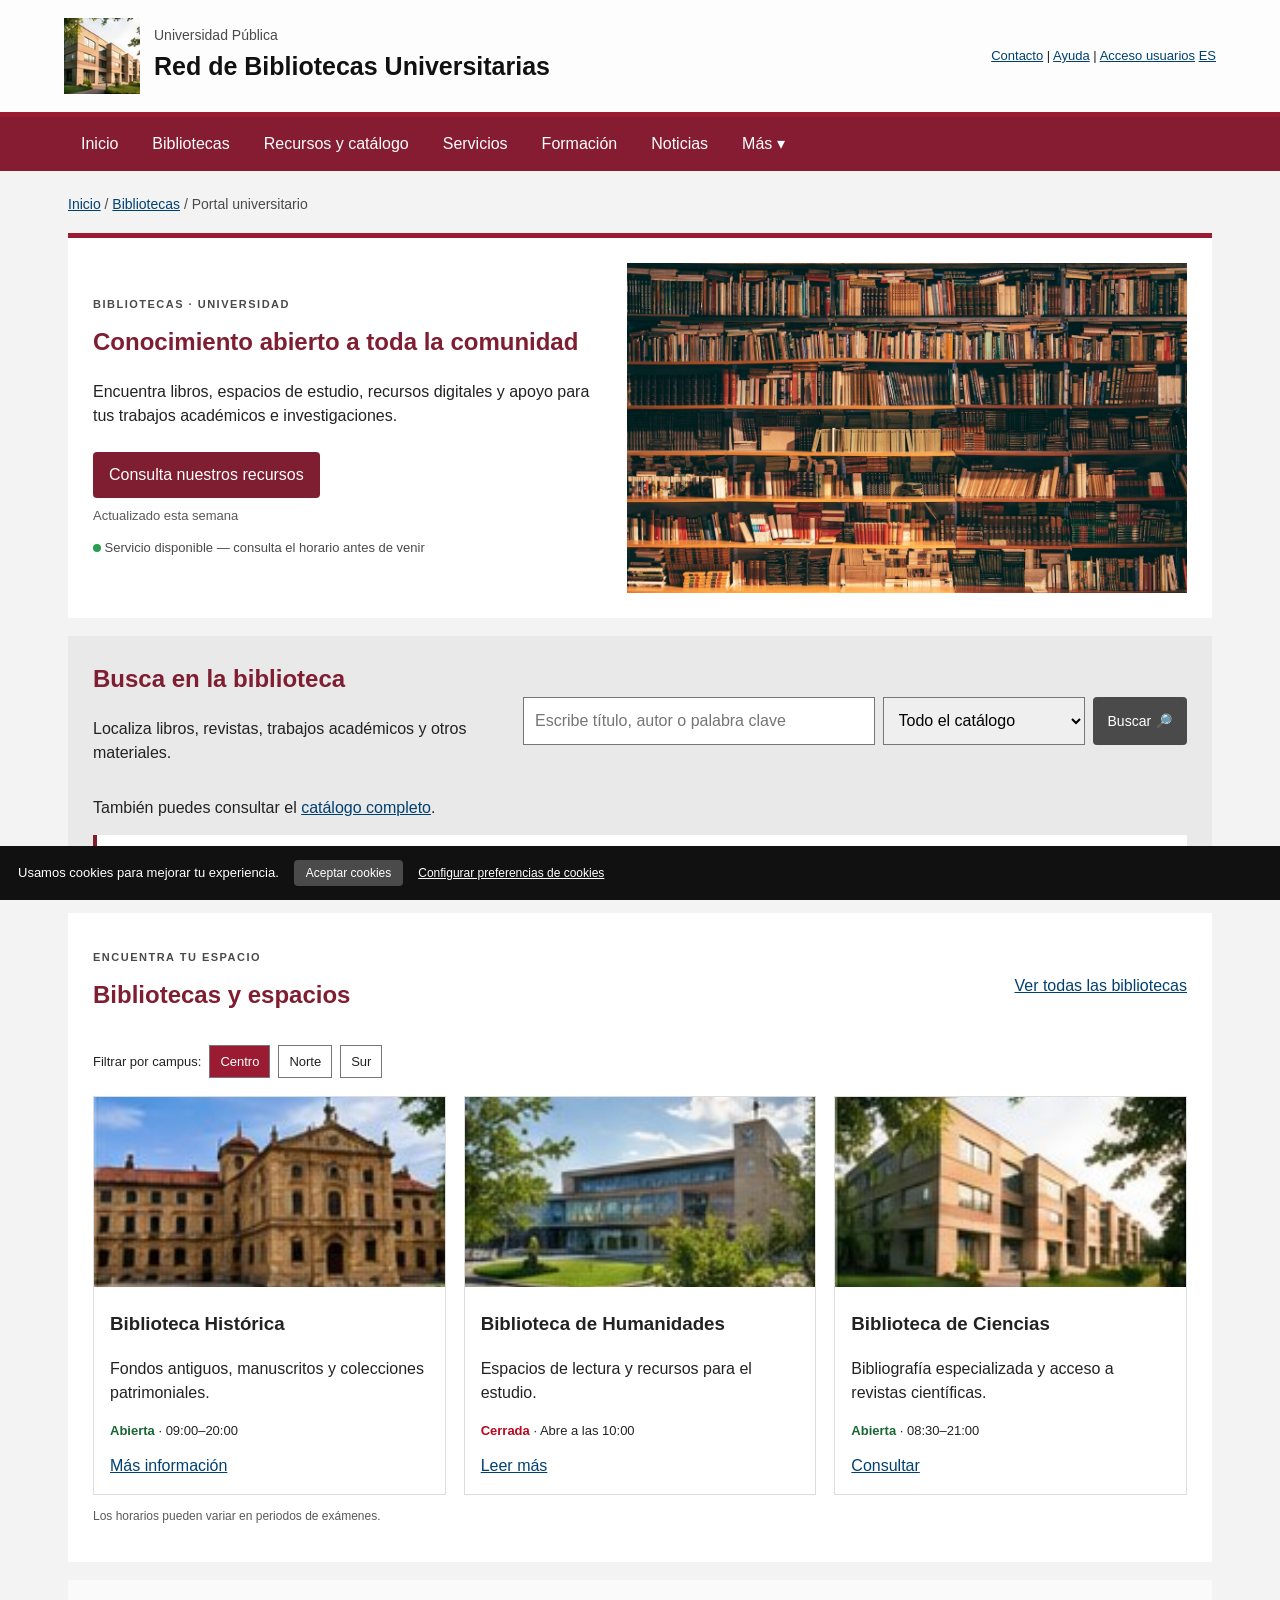
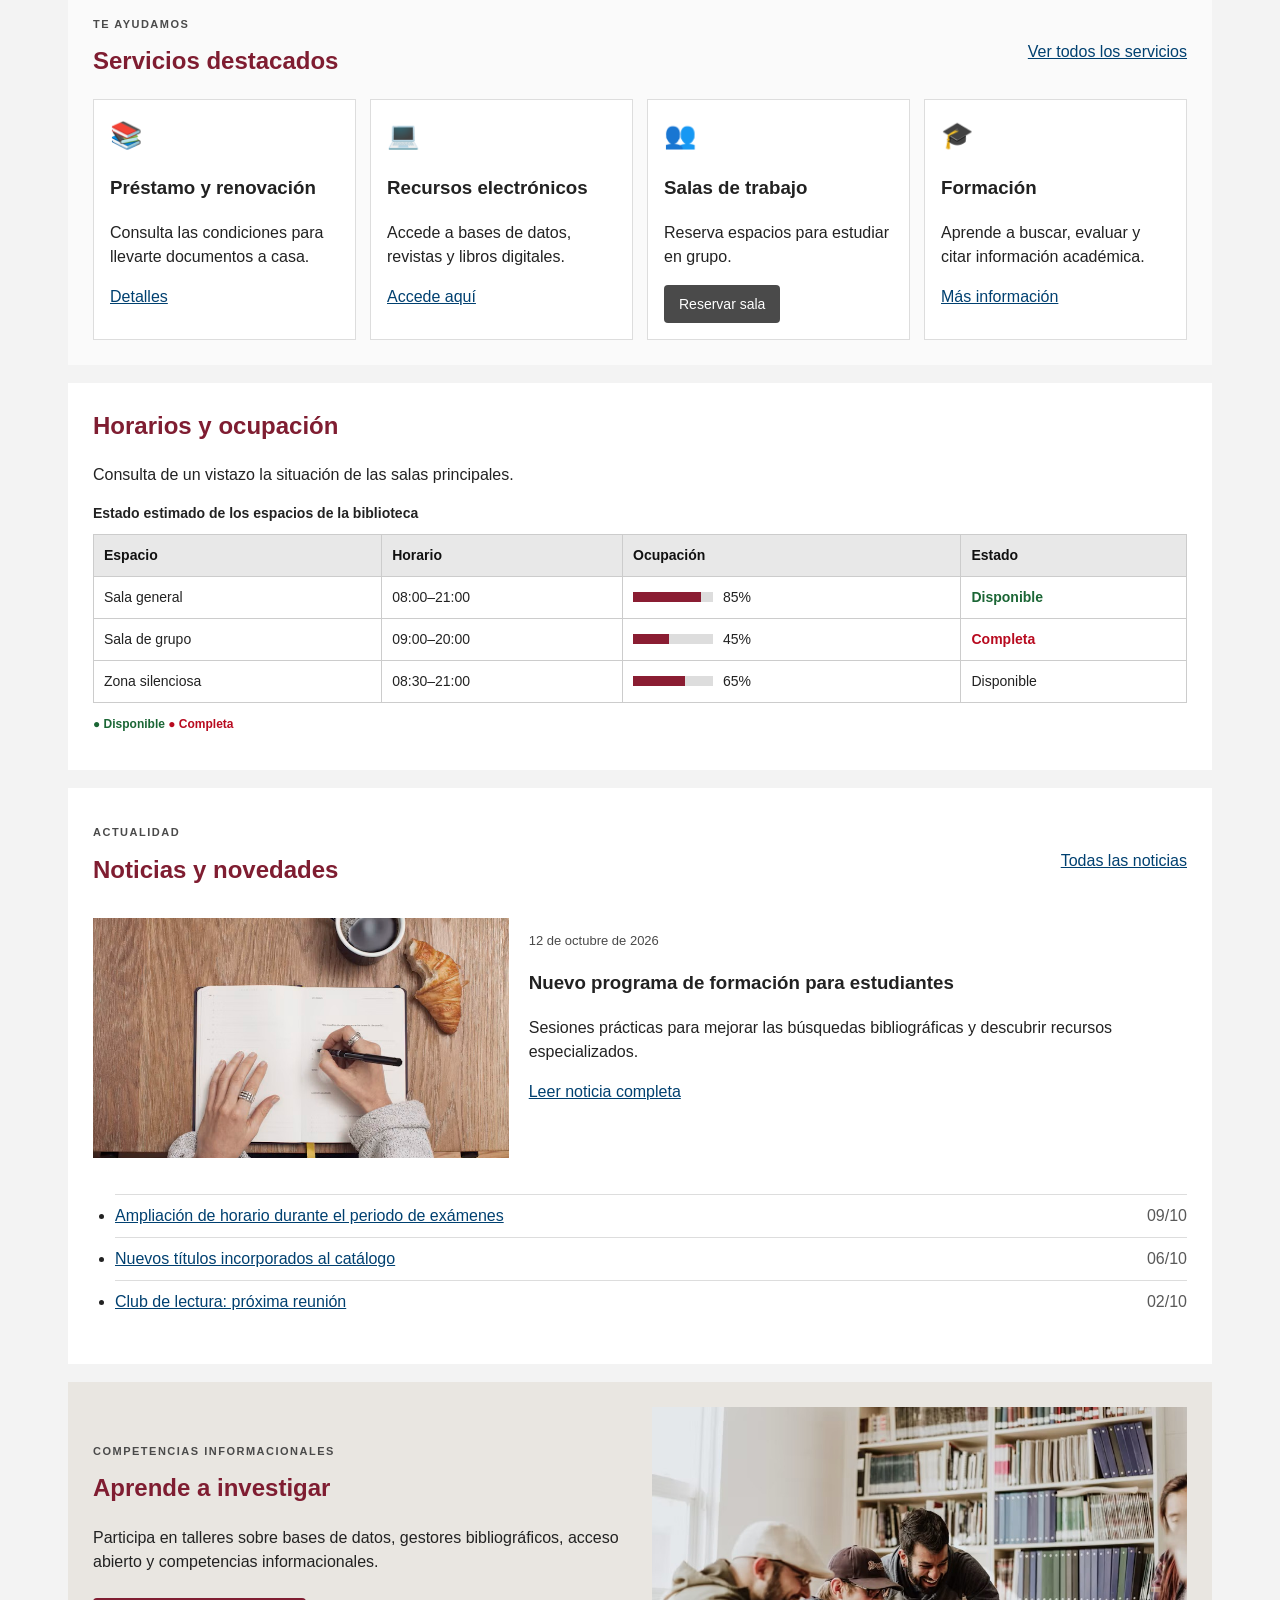
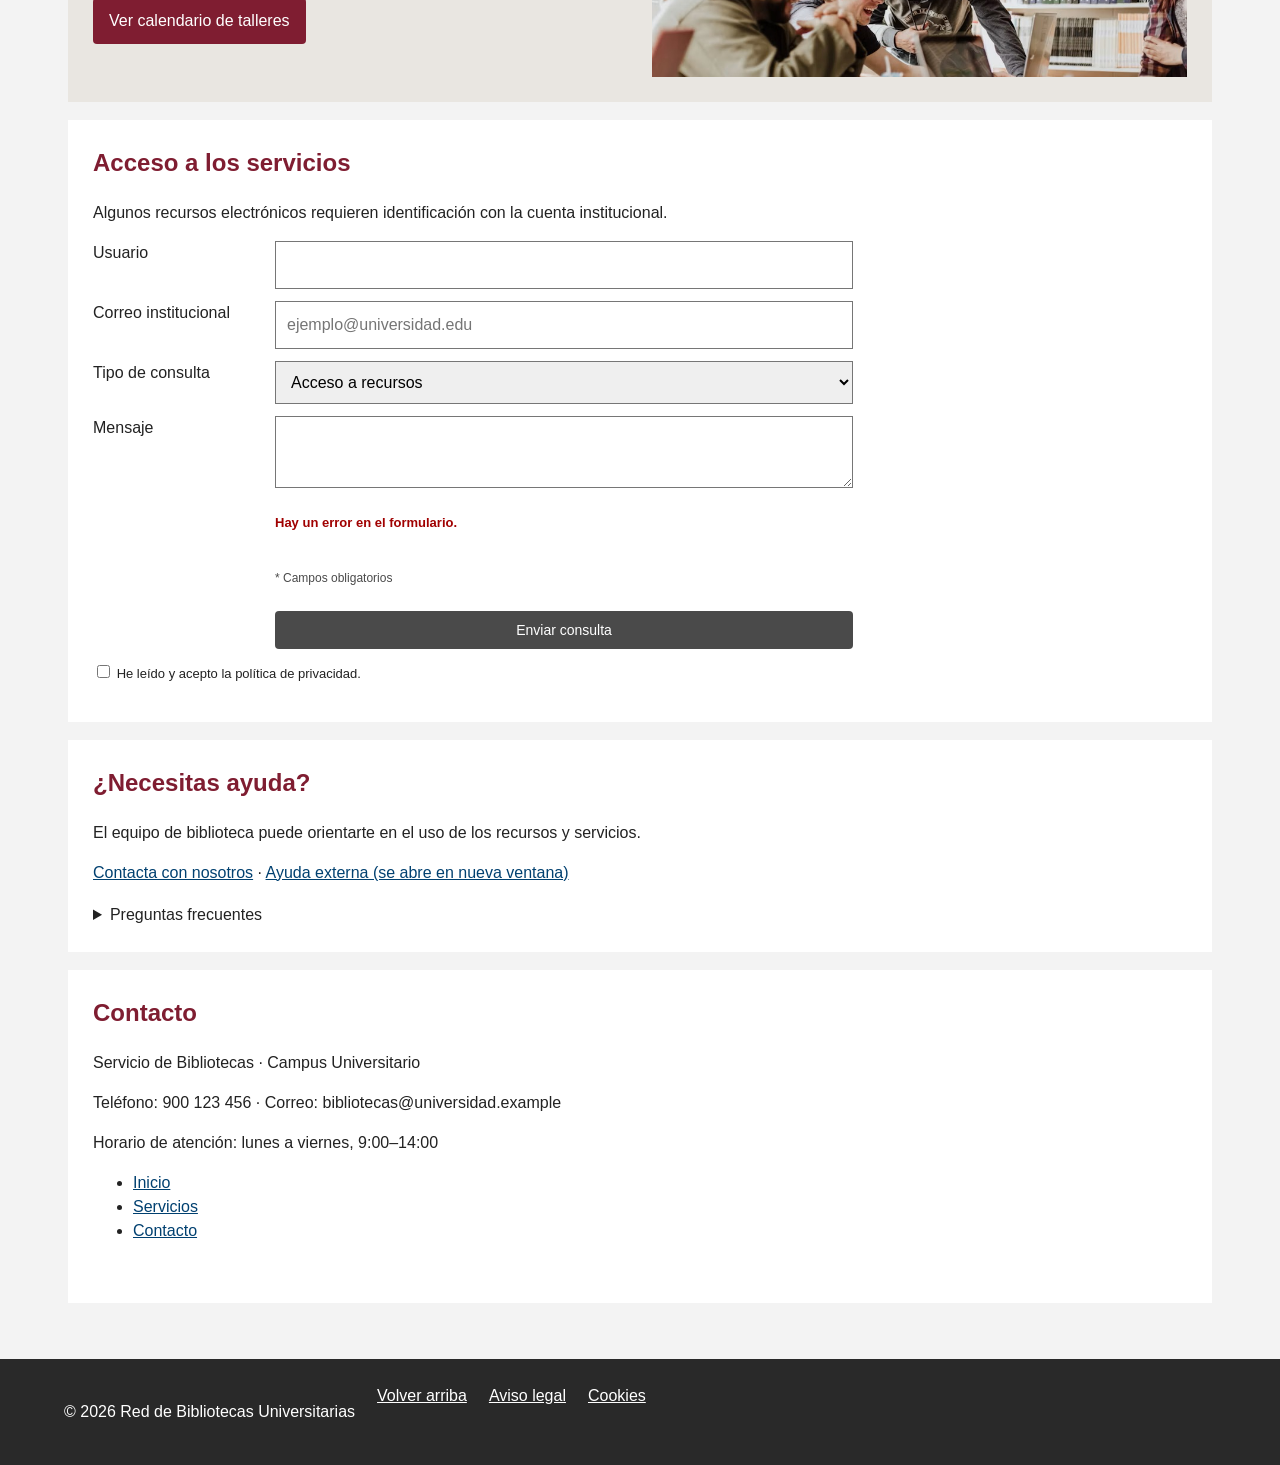
==== modificada/index.html @ 294e32be "Add files via upload" ====
<!DOCTYPE html>
<lang="es">
<head>
<meta charset="UTF-8">
<meta name="viewport" content="width=device-width, initial-scale=1.0">
<title>Red de Bibliotecas Universitarias</title>
<link rel="stylesheet" href="estilos.css">
</head>
<body>
<a class="skip" href="#contenido">Saltar al contenido principal</a>

<header class="top" id="inicio">
  <div class="identity">
    <img src="imagenes/biblioteca-general.jpg" alt="Logotipo de la Universidad Pública">
    <div>
      <p>Universidad Pública</p>
      <h1>Red de Bibliotecas Universitarias</h1>
    </div>
  </div>
  <div class="quick">
    <a href="#contacto">Contacto</a> | 
    <a href="#ayuda">Ayuda</a> | 
    <a href="#acceso">Acceso usuarios</a> 
    <a class="tiny" href="#idioma" aria-label="Cambiar idioma a Español">ES</a>
  </div>
</header>

<nav class="mainnav" aria-label="Menú principal">
  <ul>
    <li><a href="#inicio">Inicio</a></li>
    <li><a href="#bibliotecas">Bibliotecas</a></li>
    <li><a href="#recursos">Recursos y catálogo</a></li>
    <li><a href="#servicios">Servicios</a></li>
    <li><a href="#formacion">Formación</a></li>
    <li><a href="#noticias">Noticias</a></li>
    <li>
      <a href="#mas" id="btn-mas" aria-expanded="false" aria-controls="submenu" onclick="var sm=document.getElementById('submenu'); sm.hidden=!sm.hidden; this.setAttribute('aria-expanded', !sm.hidden);">Más ▾</a>
      <ul id="submenu" class="submenu" hidden>
        <li><a href="#horarios">Horarios</a></li>
        <li><a href="#normativa">Normativa</a></li>
      </ul>
    </li>
  </ul>
</nav>

<main id="contenido">
  <nav class="breadcrumb" aria-label="Migas de pan">
    <a href="#inicio">Inicio</a> / <a href="#bibliotecas">Bibliotecas</a> / <span>Portal universitario</span>
  </nav>

  <section class="welcome" id="portada">
    <div class="welcome-text">
      <p class="eyebrow">BIBLIOTECAS · UNIVERSIDAD</p>
      <h2>Conocimiento abierto a toda la comunidad</h2>
      <p>Encuentra libros, espacios de estudio, recursos digitales y apoyo para tus trabajos académicos e investigaciones.</p>
      <a class="cta" href="#recursos">Consulta nuestros recursos</a>
      <span class="muted">Actualizado esta semana</span>
      <p class="status"><span class="status-dot" aria-hidden="true"></span> Servicio disponible <span class="status-extra">— consulta el horario antes de venir</span></p>
    </div>
    <img class="hero-img" src="imagenes/portada-biblioteca.jpg" alt="Estudiantes en la sala principal de lectura de la biblioteca">
  </section>

  <section id="recursos" class="search-area">
    <div>
      <h2>Busca en la biblioteca</h2>
      <p>Localiza libros, revistas, trabajos académicos y otros materiales.</p>
    </div>
    <form class="searchform" action="#resultados" role="search">
      <label for="campo-busqueda" class="sr-only">Término de búsqueda</label>
      <input id="campo-busqueda" type="search" name="q" placeholder="Escribe título, autor o palabra clave">
      
      <label for="tipo-catalogo" class="sr-only">Tipo de recurso</label>
      <select id="tipo-catalogo" name="tipo">
        <option>Todo el catálogo</option>
        <option>Libros</option>
        <option>Revistas</option>
        <option>Recursos electrónicos</option>
      </select>
      <button type="submit" aria-label="Buscar en el catálogo">Buscar 🔎</button>
    </form>
    <p class="hint">También puedes consultar el <a href="#catalogo">catálogo completo</a>.</p>
    <div id="resultados" class="results"><strong>Consejo:</strong> utiliza varias palabras para afinar la búsqueda.</div>
  </section>

  <section id="bibliotecas">
    <div class="section-heading">
      <div>
        <p class="eyebrow">ENCUENTRA TU ESPACIO</p>
        <h2>Bibliotecas y espacios</h2>
      </div>
      <a href="#todas">Ver todas las bibliotecas</a>
    </div>
    <div class="filterbar">
      <span>Filtrar por campus:</span>
      <a class="filter selected" href="#campus-centro">Centro</a>
      <a class="filter" href="#campus-norte">Norte</a>
      <a class="filter" href="#campus-sur">Sur</a>
    </div>
    <div class="library-grid">
      <article class="library-card">
        <img src="imagenes/biblioteca-derecho.jpg" alt="Edificio y sala de la Biblioteca Histórica">
        <div class="card-body">
          <h3>Biblioteca Histórica</h3>
          <p>Fondos antiguos, manuscritos y colecciones patrimoniales.</p>
          <p class="hours"><span class="green">Abierta</span> · 09:00–20:00</p>
          <a href="#detalle-historica" aria-label="Más información sobre la Biblioteca Histórica">Más información</a>
        </div>
      </article>

      <article class="library-card">
        <img src="imagenes/biblioteca-ciencias.jpg" alt="Sala de lectura de la Biblioteca de Humanidades">
        <div class="card-body">
          <h3>Biblioteca de Humanidades</h3>
          <p>Espacios de lectura y recursos para el estudio.</p>
          <p class="hours"><span class="red">Cerrada</span> · Abre a las 10:00</p>
          <a href="#detalle-humanidades" aria-label="Leer más sobre la Biblioteca de Humanidades">Leer más</a>
        </div>
      </article>

      <article class="library-card">
        <img src="imagenes/biblioteca-general.jpg" alt="Estanterías de la Biblioteca de Ciencias">
        <div class="card-body">
          <h3>Biblioteca de Ciencias</h3>
          <p>Bibliografía especializada y acceso a revistas científicas.</p>
          <p class="hours"><span class="green">Abierta</span> · 08:30–21:00</p>
          <a href="#detalle-ciencias" aria-label="Consultar detalles de la Biblioteca de Ciencias">Consultar</a>
        </div>
      </article>
    </div>
    <p class="tiny-note">Los horarios pueden variar en periodos de exámenes.</p>
  </section>

  <section id="servicios" class="services">
    <div class="section-heading">
      <div>
        <p class="eyebrow">TE AYUDAMOS</p>
        <h2>Servicios destacados</h2>
      </div>
      <a href="#todos-servicios">Ver todos los servicios</a>
    </div>
    <div class="service-list">
      <div class="service">
        <span class="symbol" aria-hidden="true">📚</span>
        <h3>Préstamo y renovación</h3>
        <p>Consulta las condiciones para llevarte documentos a casa.</p>
        <a href="#prestamo" aria-label="Detalles sobre Préstamo y renovación">Detalles</a>
      </div>
      <div class="service">
        <span class="symbol" aria-hidden="true">💻</span>
        <h3>Recursos electrónicos</h3>
        <p>Accede a bases de datos, revistas y libros digitales.</p>
        <a href="#digital" aria-label="Accede a los Recursos electrónicos">Accede aquí</a>
      </div>
      <div class="service">
        <span class="symbol" aria-hidden="true">👥</span>
        <h3>Salas de trabajo</h3>
        <p>Reserva espacios para estudiar en grupo.</p>
        <button type="button" class="real-button" onclick="alert('Solicitud enviada')">Reservar sala</button>
      </div>
      <div class="service">
        <span class="symbol" aria-hidden="true">🎓</span>
        <h3>Formación</h3>
        <p>Aprende a buscar, evaluar y citar información académica.</p>
        <a href="#formacion" aria-label="Más información sobre Formación">Más información</a>
      </div>
    </div>
  </section>

  <section id="horarios" class="hours-section">
    <h2>Horarios y ocupación</h2>
    <p>Consulta de un vistazo la situación de las salas principales.</p>
    <div class="table-wrap">
      <table>
        <caption>Estado estimado de los espacios de la biblioteca</caption>
        <thead>
          <tr>
            <th scope="col">Espacio</th>
            <th scope="col">Horario</th>
            <th scope="col">Ocupación</th>
            <th scope="col">Estado</th>
          </tr>
        </thead>
        <tbody>
          <tr>
            <td>Sala general</td>
            <td>08:00–21:00</td>
            <td><div class="bar" role="progressbar" aria-valuenow="85" aria-valuemin="0" aria-valuemax="100"><span style="width:85%"></span></div> 85%</td>
            <td class="green">Disponible</td>
          </tr>
          <tr>
            <td>Sala de grupo</td>
            <td>09:00–20:00</td>
            <td><div class="bar" role="progressbar" aria-valuenow="45" aria-valuemin="0" aria-valuemax="100"><span style="width:45%"></span></div> 45%</td>
            <td class="red">Completa</td>
          </tr>
          <tr>
            <td>Zona silenciosa</td>
            <td>08:30–21:00</td>
            <td><div class="bar" role="progressbar" aria-valuenow="65" aria-valuemin="0" aria-valuemax="100"><span style="width:65%"></span></div> 65%</td>
            <td>Disponible</td>
          </tr>
        </tbody>
      </table>
    </div>
    <p class="legend"><span class="green">● Disponible</span> <span class="red">● Completa</span></p>
  </section>

  <section id="noticias" class="news">
    <div class="section-heading">
      <div>
        <p class="eyebrow">ACTUALIDAD</p>
        <h2>Noticias y novedades</h2>
      </div>
      <a href="#archivo">Todas las noticias</a>
    </div>
    <article class="news-feature">
      <img src="imagenes/noticia-libros.jpg" alt="Estudiante consultando libros en la biblioteca">
      <div>
        <p class="date">12 de octubre de 2026</p>
        <h3>Nuevo programa de formación para estudiantes</h3>
        <p>Sesiones prácticas para mejorar las búsquedas bibliográficas y descubrir recursos especializados.</p>
        <a href="#noticia" aria-label="Leer la noticia sobre el Nuevo programa de formación para estudiantes">Leer noticia completa</a>
      </div>
    </article>
    <ul class="news-list">
      <li><a href="#noticia2">Ampliación de horario durante el periodo de exámenes</a> <span>09/10</span></li>
      <li><a href="#noticia3">Nuevos títulos incorporados al catálogo</a> <span>06/10</span></li>
      <li><a href="#noticia4">Club de lectura: próxima reunión</a> <span>02/10</span></li>
    </ul>
  </section>

  <section id="formacion" class="training">
    <div class="training-copy">
      <p class="eyebrow">COMPETENCIAS INFORMACIONALES</p>
      <h2>Aprende a investigar</h2>
      <p>Participa en talleres sobre bases de datos, gestores bibliográficos, acceso abierto y competencias informacionales.</p>
      <a class="cta" href="#agenda">Ver calendario de talleres</a>
    </div>
    <img src="imagenes/formacion-estudiantes.jpg" alt="Grupo de estudiantes participando en un taller de formación">
  </section>

  <section id="acceso" class="access">
    <h2>Acceso a los servicios</h2>
    <p>Algunos recursos electrónicos requieren identificación con la cuenta institucional.</p>
    <form>
      <label for="usuario">Usuario</label>
      <input id="usuario" name="usuario" required>

      <label for="correo">Correo institucional</label>
      <input id="correo" type="email" name="correo" placeholder="ejemplo@universidad.edu" required>

      <label for="tipo-consulta">Tipo de consulta</label>
      <select id="tipo-consulta" name="tipo-consulta">
        <option>Acceso a recursos</option>
        <option>Préstamo</option>
        <option>Otra consulta</option>
      </select>

      <label for="mensaje">Mensaje</label>
      <textarea id="mensaje" name="mensaje"></textarea>

      <p class="error" role="alert">Hay un error en el formulario.</p>
      <p class="required-note">* Campos obligatorios</p>

      <button type="submit">Enviar consulta</button>
    </form>
    <p class="privacy">
      <input type="checkbox" id="privacidad">
      <label for="privacidad">He leído y acepto la política de privacidad.</label>
    </p>
  </section>

  <section id="ayuda" class="help">
    <h2>¿Necesitas ayuda?</h2>
    <p>El equipo de biblioteca puede orientarte en el uso de los recursos y servicios.</p>
    <p><a href="#contacto">Contacta con nosotros</a> · <a href="https://example.com" target="_blank" rel="noopener">Ayuda externa (se abre en nueva ventana)</a></p>
    <details>
      <summary>Preguntas frecuentes</summary>
      <p>Consulta los requisitos para acceder desde fuera del campus.</p>
      <a href="#faq">Más información de preguntas frecuentes</a>
    </details>
  </section>

  <section id="contacto" class="contact">
    <h2>Contacto</h2>
    <p>Servicio de Bibliotecas · Campus Universitario</p>
    <p>Teléfono: 900 123 456 · Correo: bibliotecas@universidad.example</p>
    <p>Horario de atención: lunes a viernes, 9:00–14:00</p>
    <nav aria-label="Enlaces de contacto relacionados">
      <ul>
        <li><a href="#inicio">Inicio</a></li>
        <li><a href="#servicios">Servicios</a></li>
        <li><a href="#contacto">Contacto</a></li>
      </ul>
    </nav>
    <div class="social">
      <a href="#red1" aria-label="Síguenos en Twitter">Twitter / X</a>
      <a href="#red2" aria-label="Síguenos en Facebook">Facebook</a>
      <a href="#red3" aria-label="Síguenos en Instagram">Instagram</a>
    </div>
  </section>
</main>

<footer>
  <p>© 2026 Red de Bibliotecas Universitarias</p>
  <a href="#inicio">Volver arriba</a>
  <a href="#legal">Aviso legal</a>
  <a href="#cookies">Cookies</a>
</footer>

<div class="cookie" id="cookies" role="region" aria-label="Aviso de cookies">
  <p>Usamos cookies para mejorar tu experiencia.</p>
  <button onclick="document.getElementById('cookies').style.display='none'">Aceptar cookies</button>
  <a href="#politica">Configurar preferencias de cookies</a>
</div>
</body>
</html>
---- modificada/estilos.css ----
* {
  box-sizing: border-box;
}

/* Foco visible para navegación por teclado */
:focus-visible {
  outline: 3px solid #005A9C !important;
  outline-offset: 2px !important;
}

/* Clase de ocultación visual accesible para lectores de pantalla */
.sr-only {
  position: absolute !important;
  width: 1px !important;
  height: 1px !important;
  padding: 0 !important;
  margin: -1px !important;
  overflow: hidden !important;
  clip: rect(0, 0, 0, 0) !important;
  white-space: nowrap !important;
  border: 0 !important;
}

body {
  margin: 0;
  background: #f3f3f3;
  color: #222; /* Mayor contraste que #333 */
  font-family: Arial, Helvetica, sans-serif;
  line-height: 1.5;
  font-size: 16px;
}

.skip {
  position: absolute;
  top: -60px;
  left: 10px;
  background: #fff;
  color: #861c31;
  padding: 8px 12px;
  z-index: 100;
  font-weight: bold;
  border: 2px solid #861c31;
}

.skip:focus {
  top: 10px;
}

a {
  color: #004070; /* Ratio > 4.5:1 */
}

.top {
  background: #fdfdfd;
  border-bottom: 5px solid #9a1b32;
  padding: 18px 5%;
  display: flex;
  justify-content: space-between;
  align-items: center;
  gap: 20px;
}

.identity {
  display: flex;
  align-items: center;
  gap: 14px;
}

.identity img {
  width: 76px;
  height: 76px;
  object-fit: cover;
}

.identity p {
  margin: 0;
  color: #4a4a4a; /* Corrección de contraste */
  font-size: 14px;
}

h1 {
  font-size: 25px;
  margin: 2px 0;
  color: #111;
}

.quick {
  font-size: 13px;
}

.mainnav {
  background: #861c31;
  padding: 0 5%;
}

.mainnav > ul {
  list-style: none;
  margin: 0;
  padding: 0;
  display: flex;
  flex-wrap: wrap;
}

.mainnav a {
  display: block;
  color: #ffffff; /* Ajustado de #ddd para mayor contraste sobre granate */
  padding: 15px 17px;
  text-decoration: none;
}

.mainnav li {
  position: relative;
}

.submenu {
  position: absolute;
  z-index: 5;
  top: 100%;
  left: 0;
  min-width: 180px;
  background: #861c31;
  list-style: none;
  padding: 0;
}

.submenu a {
  padding: 10px;
}

.mainnav a:hover,
.mainnav a:focus {
  background: #a43b50;
  color: #ffffff;
}

main {
  max-width: 1180px;
  margin: 0 auto;
  padding: 18px;
}

.breadcrumb {
  font-size: 14px;
  margin: 5px 0 15px;
  color: #4a4a4a;
}

section {
  background: #fff;
  margin: 18px 0;
  padding: 25px;
}

.welcome {
  display: grid;
  grid-template-columns: 1fr 1.1fr;
  align-items: center;
  gap: 25px;
  border-top: 5px solid #9a1b32;
}

.hero-img {
  width: 100%;
  height: 330px;
  object-fit: cover;
}

h2 {
  color: #7f1d31;
  margin-top: 0;
}

.eyebrow {
  font-size: 11px;
  letter-spacing: 1.5px;
  color: #4a4a4a; /* Corregido desde #aaa para lograr contraste mínimo 4.5:1 */
  font-weight: bold;
}

.cta {
  display: inline-block;
  background: #7f1d31;
  color: white;
  padding: 11px 16px;
  text-decoration: none;
  margin: 8px 0;
  border-radius: 4px;
}

.cta:hover, .cta:focus {
  background: #5c1323;
  color: #ffffff;
}

.muted {
  display: block;
  color: #595959; /* Corregido contraste */
  font-size: 13px;
}

.status {
  font-size: 13px;
  color: #4a4a4a;
}

.status-dot {
  display: inline-block;
  width: 8px;
  height: 8px;
  background: #2a9d55;
  border-radius: 50%;
}

.search-area {
  background: #e9e9e9;
  display: grid;
  grid-template-columns: 1fr 1.6fr;
  gap: 15px;
  align-items: center;
}

.searchform {
  display: flex;
  gap: 8px;
}

.searchform input {
  flex: 1;
}

input, select, textarea {
  font: inherit;
  padding: 11px;
  border: 1px solid #767676;
  min-width: 0;
}

button, .real-button {
  background: #4a4a4a; /* Ajustado para mejor contraste que #777 */
  color: #fff;
  border: 0;
  padding: 11px 15px;
  cursor: pointer;
  font-size: 14px;
  border-radius: 4px;
}

button:hover, .real-button:hover {
  background: #222;
}

.hint, .results {
  grid-column: 1 / -1;
  margin: 0;
}

.results {
  font-size: 13px;
  background: #fff;
  padding: 8px;
  border-left: 4px solid #7f1d31;
}

.section-heading {
  display: flex;
  justify-content: space-between;
  align-items: center;
}

.filterbar {
  display: flex;
  align-items: center;
  gap: 8px;
  margin: 12px 0 18px;
  font-size: 13px;
}

.filter {
  border: 1px solid #767676;
  padding: 6px 10px;
  text-decoration: none;
  color: #222;
}

.filter.selected {
  background: #9a1b32;
  color: #fff;
}

.library-grid {
  display: grid;
  grid-template-columns: repeat(3, 1fr);
  gap: 18px;
}

.library-card {
  border: 1px solid #ddd;
  background: white;
}

.library-card img {
  width: 100%;
  height: 190px;
  object-fit: cover;
}

.card-body {
  padding: 16px;
}

.card-body h3 {
  margin-top: 0;
}

.hours {
  font-size: 13px;
}

.green {
  color: #1b6635; /* Ajustado contraste verde */
  font-weight: bold;
}

.red {
  color: #b80a1f; /* Ajustado contraste rojo */
  font-weight: bold;
}

.tiny-note {
  font-size: 12px;
  color: #595959;
}

.services {
  background: #fafafa;
}

.service-list {
  display: grid;
  grid-template-columns: repeat(4, 1fr);
  gap: 14px;
}

.service {
  padding: 16px;
  background: #fff;
  border: 1px solid #ddd;
}

.symbol {
  font-size: 26px;
}

.hours-section {
  overflow: hidden;
}

.table-wrap {
  overflow-x: auto;
}

table {
  border-collapse: collapse;
  width: 100%;
  font-size: 14px;
}

caption {
  font-weight: bold;
  margin-bottom: 10px;
  text-align: left;
}

td, th {
  border: 1px solid #ccc;
  text-align: left;
  padding: 10px;
}

th {
  background: #e8e8e8;
  color: #111;
}

.bar {
  height: 10px;
  width: 80px;
  background: #ddd;
  display: inline-block;
  margin-right: 6px;
}

.bar span {
  height: 10px;
  display: block;
  background: #8a1d32;
}

.legend {
  font-size: 12px;
}

.news-feature {
  display: grid;
  grid-template-columns: 38% 1fr;
  gap: 20px;
  padding: 10px 0 20px;
}

.news-feature img {
  width: 100%;
  height: 240px;
  object-fit: cover;
}

.date {
  font-size: 13px;
  color: #4a4a4a;
}

.news-list {
  padding-left: 22px;
}

.news-list li {
  padding: 9px 0;
  border-top: 1px solid #ddd;
}

.news-list span {
  float: right;
  color: #595959;
}

.training {
  display: grid;
  grid-template-columns: 1fr 1fr;
  gap: 24px;
  align-items: center;
  background: #e9e6e1;
}

.training img {
  width: 100%;
  height: 270px;
  object-fit: cover;
}

.access form {
  display: grid;
  grid-template-columns: 170px minmax(0, 1fr);
  gap: 12px;
  max-width: 760px;
}

.access form button, .access .error, .required-note {
  grid-column: 2;
}

.error {
  color: #a00000;
  font-size: 13px;
  font-weight: bold;
}

.required-note {
  font-size: 12px;
  color: #4a4a4a;
}

.privacy {
  font-size: 13px;
}

.help details {
  margin-top: 18px;
}

.social {
  display: flex;
  gap: 15px;
}

.social a {
  color: #ffffff;
  font-size: 13px;
  text-decoration: underline;
}

footer {
  background: #292929;
  color: #fff;
  padding: 25px 5%;
  margin-top: 20px;
  display: flex;
  gap: 22px;
  flex-wrap: wrap;
}

footer a {
  color: #fff;
  text-decoration: underline;
}

.cookie {
  position: fixed;
  bottom: 0;
  left: 0;
  right: 0;
  background: #111;
  color: white;
  padding: 14px 18px;
  display: flex;
  align-items: center;
  gap: 15px;
  z-index: 99;
  font-size: 13px;
}

.cookie p {
  margin: 0;
}

.cookie button {
  font-size: 12px;
  padding: 6px 12px;
}

.cookie a {
  color: #fff;
  font-size: 12px;
}

@media(max-width: 760px) {
  .top { display: block; }
  .quick { margin-top: 12px; }
  .welcome, .search-area, .news-feature, .training { grid-template-columns: 1fr; }
  .library-grid { grid-template-columns: 1fr; }
  .service-list { grid-template-columns: 1fr 1fr; }
  .access form { grid-template-columns: 1fr; }
  .access form button, .access .error, .required-note { grid-column: 1; }
  .cookie { display: block; }
  .cookie button { margin: 6px 0; }
}
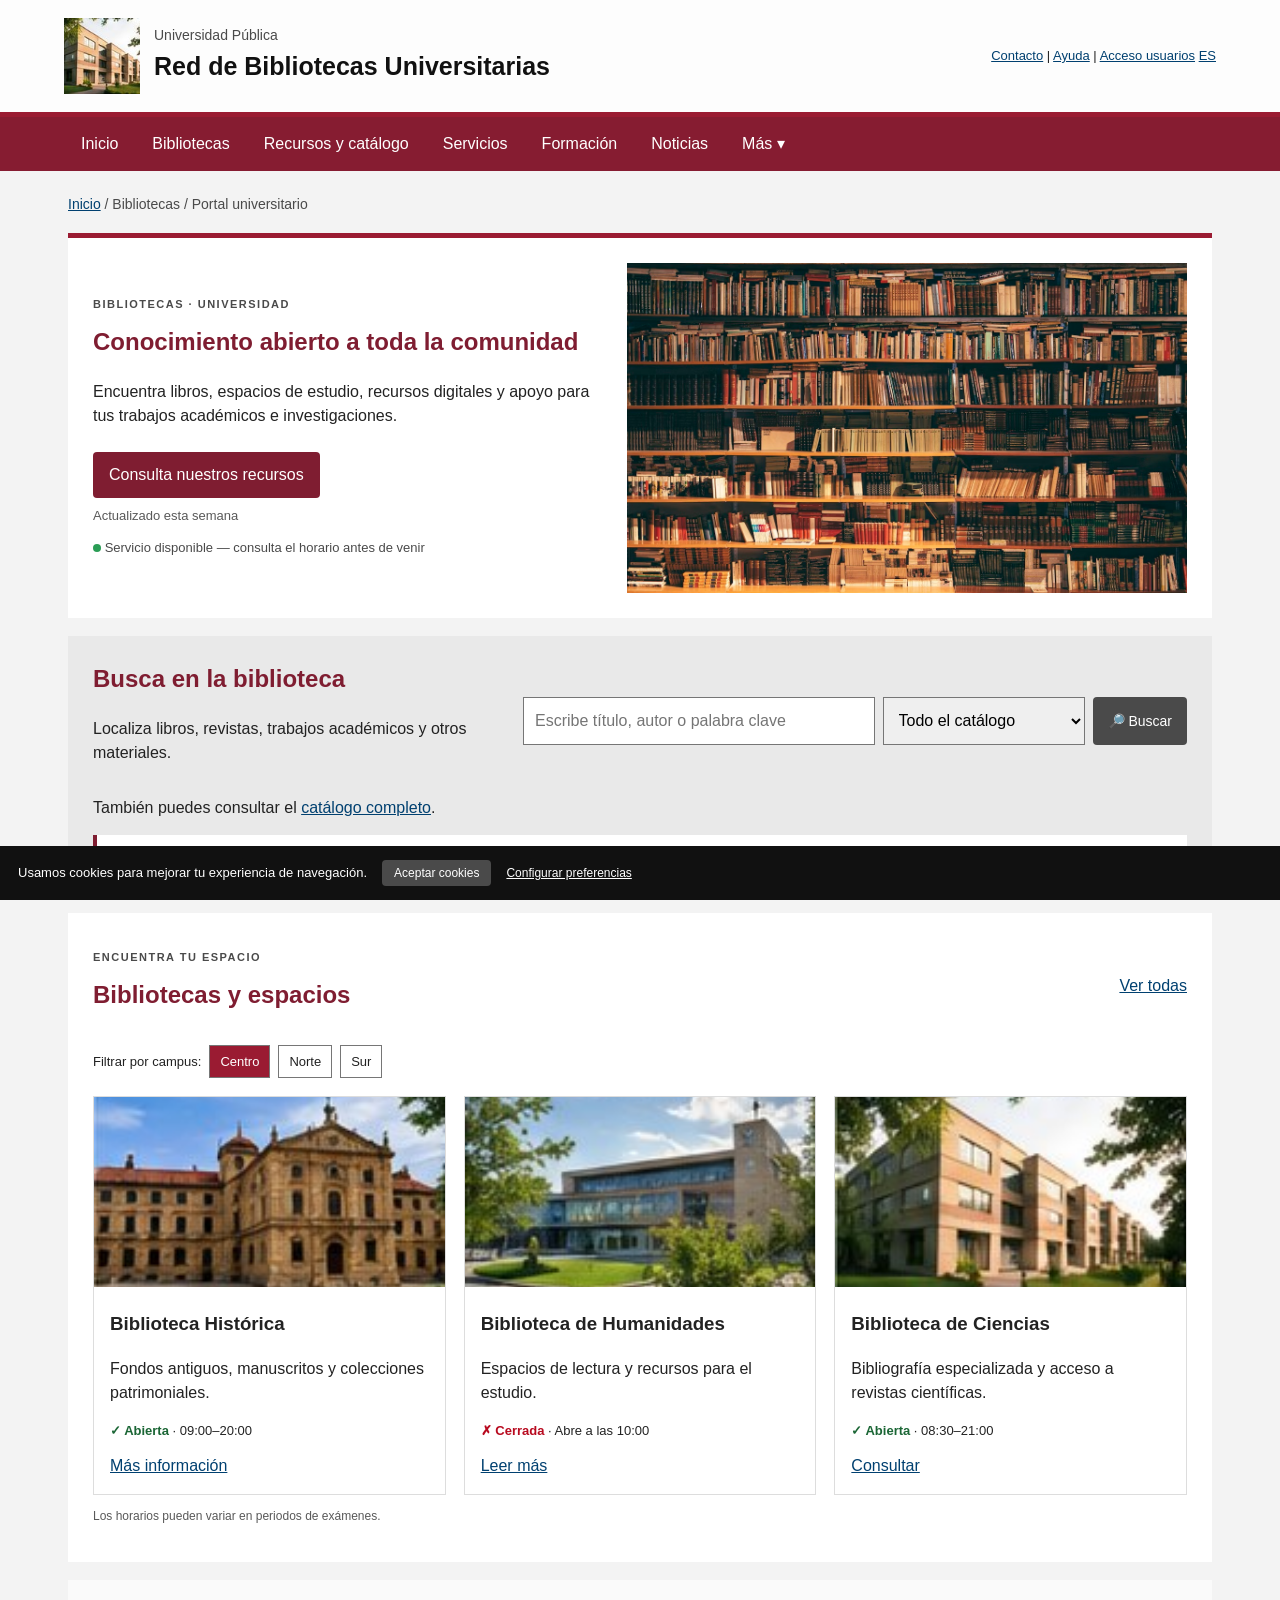
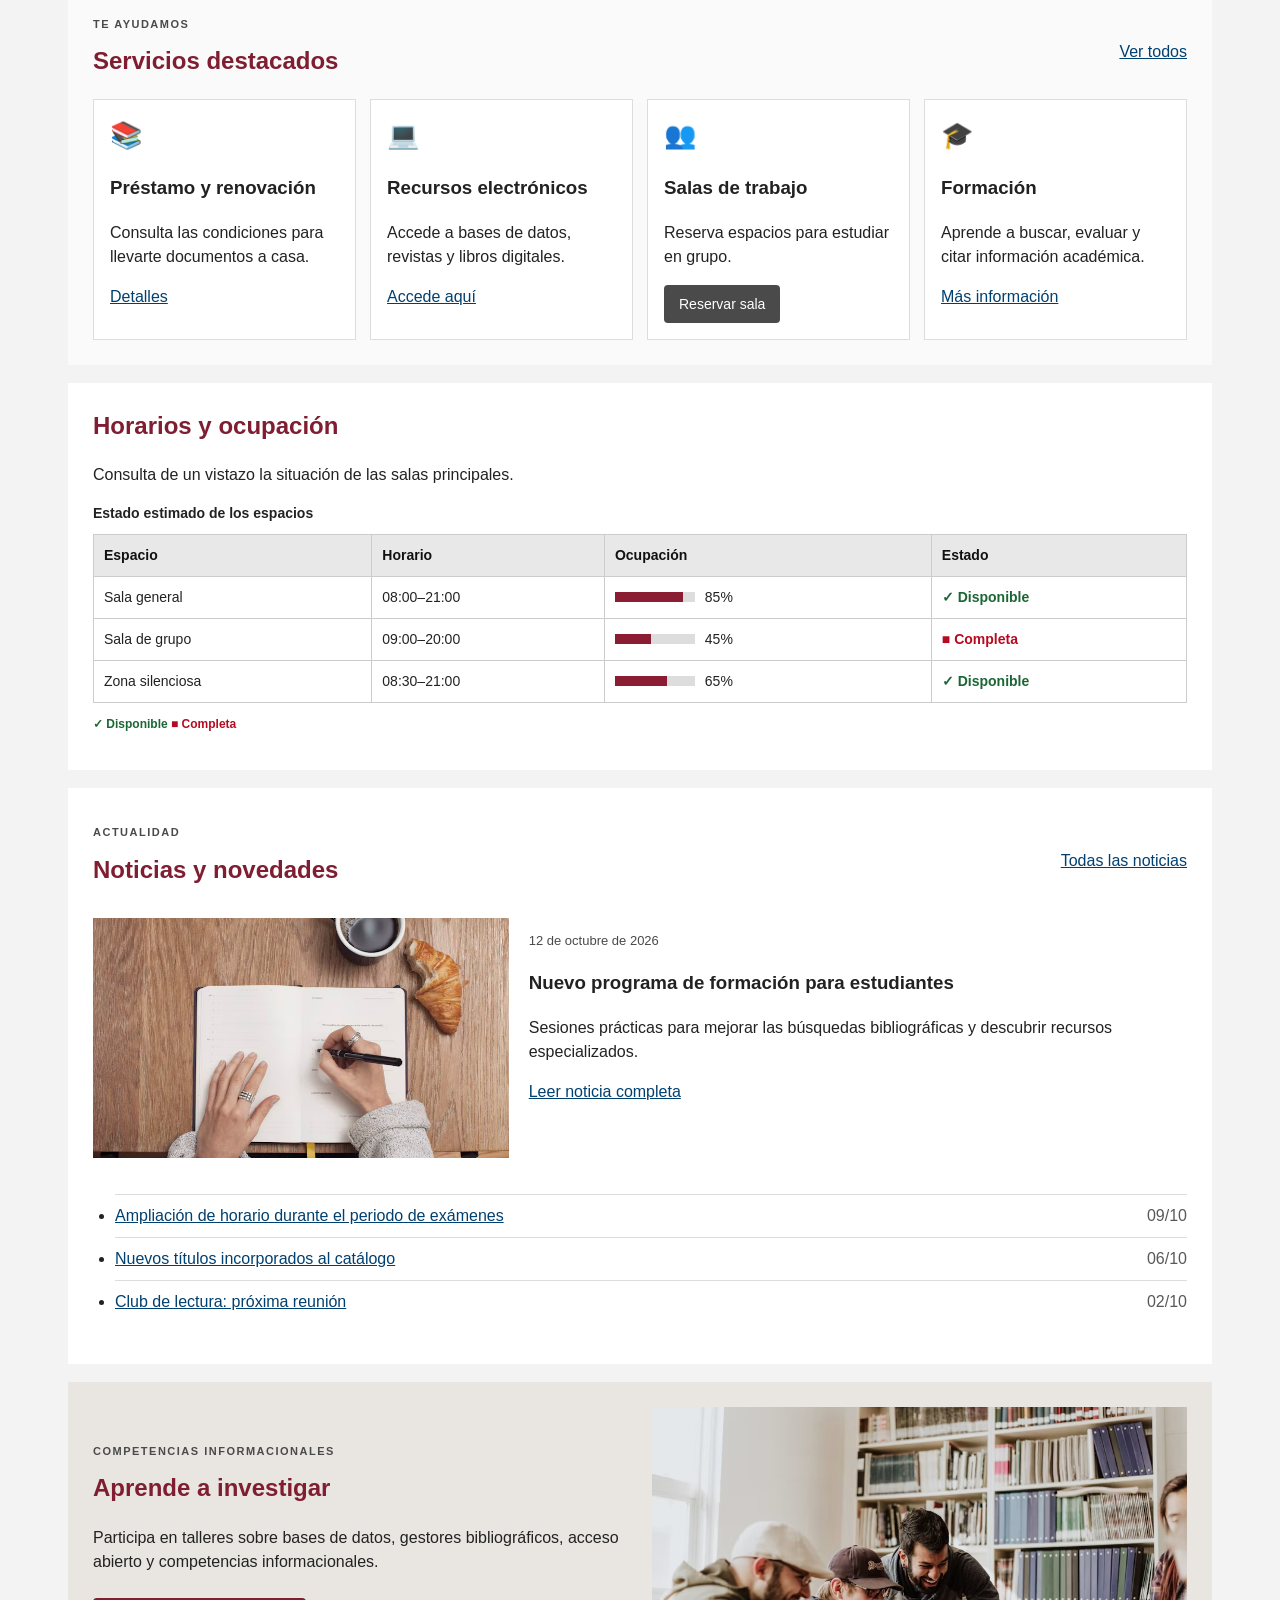
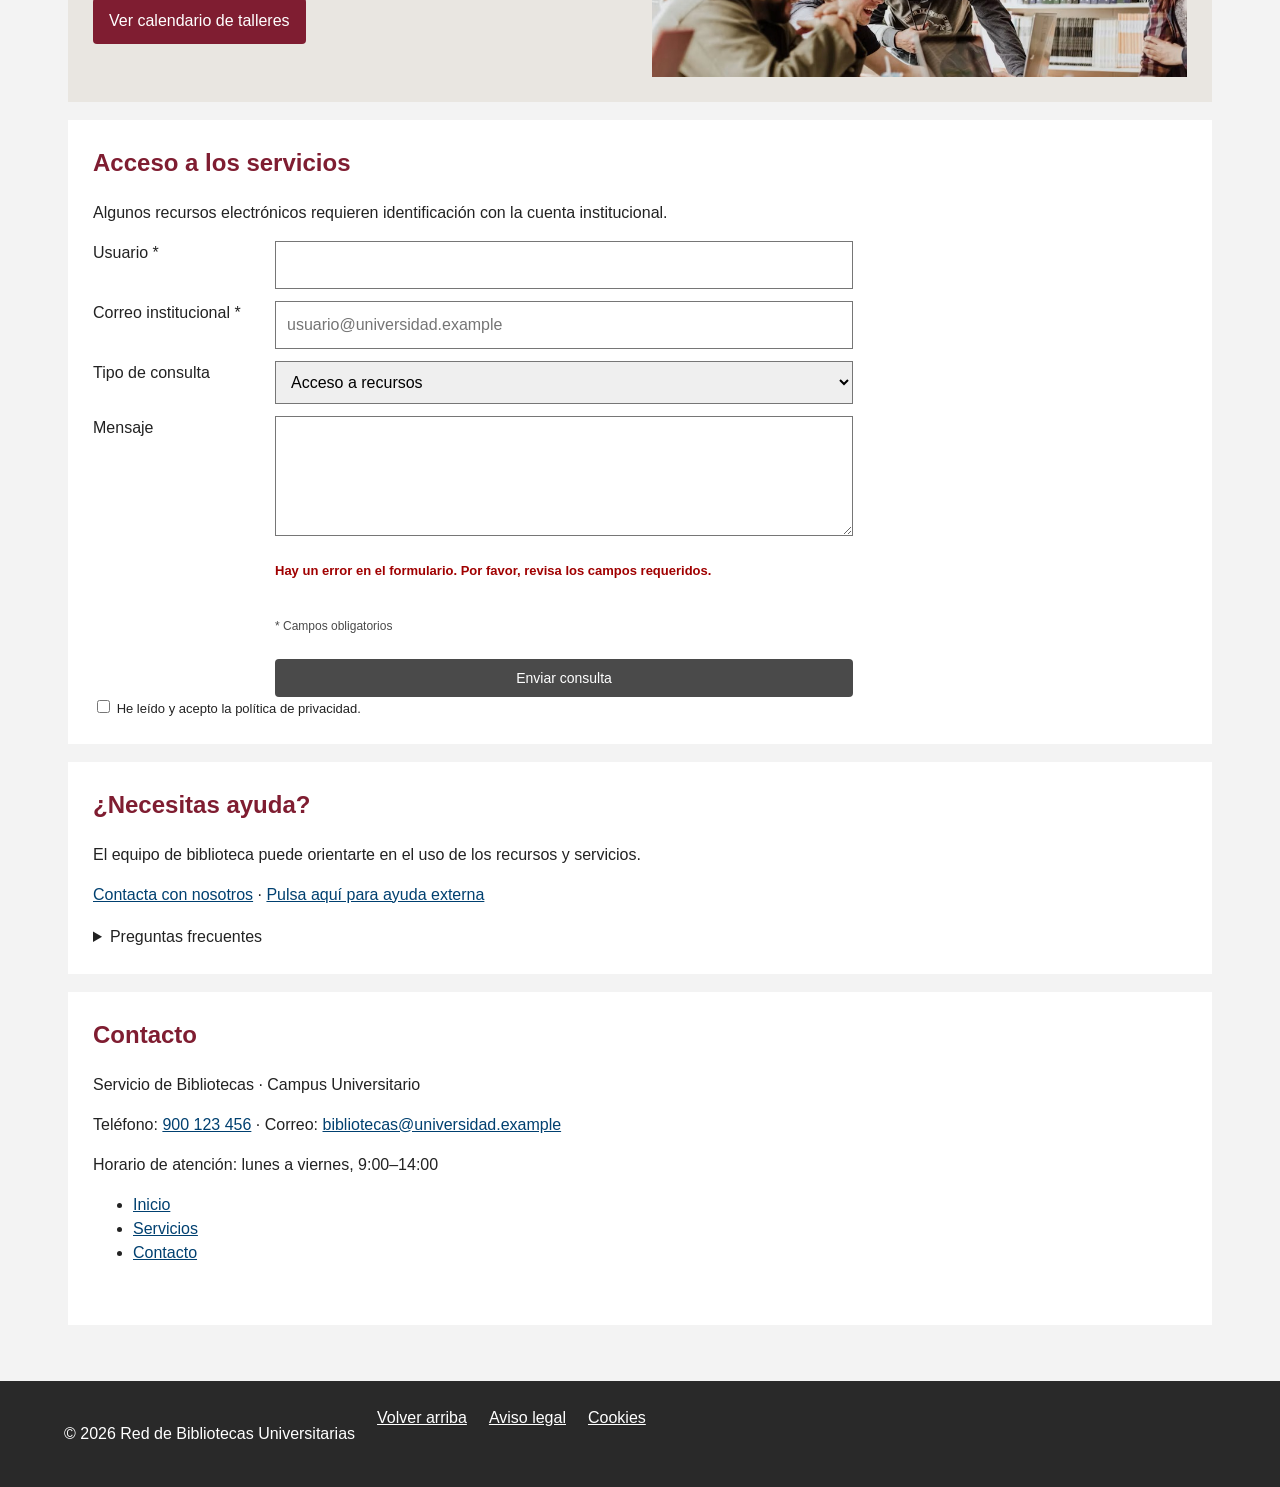
==== commit 39d48344: "Update index.html" ====
--- a/modificada/index.html
+++ b/modificada/index.html
@@ -1,5 +1,5 @@
 <!DOCTYPE html>
-<lang="es">
+<html lang="es">
 <head>
 <meta charset="UTF-8">
 <meta name="viewport" content="width=device-width, initial-scale=1.0">
@@ -11,7 +11,7 @@
 
 <header class="top" id="inicio">
   <div class="identity">
-    <img src="imagenes/biblioteca-general.jpg" alt="Logotipo de la Universidad Pública">
+    <img src="imagenes/biblioteca-general.jpg" alt="Logotipo de la Universidad Pública - Red de Bibliotecas">
     <div>
       <p>Universidad Pública</p>
       <h1>Red de Bibliotecas Universitarias</h1>
@@ -34,7 +34,7 @@
     <li><a href="#formacion">Formación</a></li>
     <li><a href="#noticias">Noticias</a></li>
     <li>
-      <a href="#mas" id="btn-mas" aria-expanded="false" aria-controls="submenu" onclick="var sm=document.getElementById('submenu'); sm.hidden=!sm.hidden; this.setAttribute('aria-expanded', !sm.hidden);">Más ▾</a>
+      <a href="#mas" id="menu-mas-btn" aria-expanded="false" aria-controls="submenu" onclick="var s=document.getElementById('submenu'); var hidden=s.hidden; s.hidden=!hidden; this.setAttribute('aria-expanded', hidden);">Más ▾</a>
       <ul id="submenu" class="submenu" hidden>
         <li><a href="#horarios">Horarios</a></li>
         <li><a href="#normativa">Normativa</a></li>
@@ -44,134 +44,141 @@
 </nav>
 
 <main id="contenido">
-  <nav class="breadcrumb" aria-label="Migas de pan">
-    <a href="#inicio">Inicio</a> / <a href="#bibliotecas">Bibliotecas</a> / <span>Portal universitario</span>
-  </nav>
-
-  <section class="welcome" id="portada">
+  <div class="breadcrumb" aria-label="Ruta de navegación">
+    <a href="#inicio">Inicio</a> / Bibliotecas / <span>Portal universitario</span>
+  </div>
+
+  <section class="welcome" id="portada" aria-label="Bienvenida">
     <div class="welcome-text">
       <p class="eyebrow">BIBLIOTECAS · UNIVERSIDAD</p>
       <h2>Conocimiento abierto a toda la comunidad</h2>
       <p>Encuentra libros, espacios de estudio, recursos digitales y apoyo para tus trabajos académicos e investigaciones.</p>
       <a class="cta" href="#recursos">Consulta nuestros recursos</a>
       <span class="muted">Actualizado esta semana</span>
-      <p class="status"><span class="status-dot" aria-hidden="true"></span> Servicio disponible <span class="status-extra">— consulta el horario antes de venir</span></p>
-    </div>
-    <img class="hero-img" src="imagenes/portada-biblioteca.jpg" alt="Estudiantes en la sala principal de lectura de la biblioteca">
-  </section>
-
-  <section id="recursos" class="search-area">
+      <p class="status">
+        <span class="status-dot" aria-hidden="true"></span> 
+        <span>Servicio disponible — consulta el horario antes de venir</span>
+      </p>
+    </div>
+    <img class="hero-img" src="imagenes/portada-biblioteca.jpg" alt="Estudiantes consultando libros y trabajando en las salas de estudio de la biblioteca">
+  </section>
+
+  <section id="recursos" class="search-area" aria-label="Buscador del catálogo">
     <div>
       <h2>Busca en la biblioteca</h2>
       <p>Localiza libros, revistas, trabajos académicos y otros materiales.</p>
     </div>
     <form class="searchform" action="#resultados" role="search">
-      <label for="campo-busqueda" class="sr-only">Término de búsqueda</label>
-      <input id="campo-busqueda" type="search" name="q" placeholder="Escribe título, autor o palabra clave">
+      <label for="search-input" class="sr-only">Buscar por título, autor o palabra clave</label>
+      <input type="search" id="search-input" name="q" placeholder="Escribe título, autor o palabra clave" autocomplete="off">
       
-      <label for="tipo-catalogo" class="sr-only">Tipo de recurso</label>
-      <select id="tipo-catalogo" name="tipo">
+      <label for="search-type" class="sr-only">Tipo de recurso</label>
+      <select id="search-type" name="tipo">
         <option>Todo el catálogo</option>
         <option>Libros</option>
         <option>Revistas</option>
         <option>Recursos electrónicos</option>
       </select>
-      <button type="submit" aria-label="Buscar en el catálogo">Buscar 🔎</button>
+      <button type="submit" aria-label="Buscar en el catálogo">🔎 Buscar</button>
     </form>
     <p class="hint">También puedes consultar el <a href="#catalogo">catálogo completo</a>.</p>
-    <div id="resultados" class="results"><strong>Consejo:</strong> utiliza varias palabras para afinar la búsqueda.</div>
-  </section>
-
-  <section id="bibliotecas">
+    <div id="resultados" class="results" role="status" aria-live="polite">
+      <strong>Consejo:</strong> utiliza varias palabras para afinar la búsqueda.
+    </div>
+  </section>
+
+  <section id="bibliotecas" aria-label="Directorio de bibliotecas">
     <div class="section-heading">
       <div>
         <p class="eyebrow">ENCUENTRA TU ESPACIO</p>
         <h2>Bibliotecas y espacios</h2>
       </div>
-      <a href="#todas">Ver todas las bibliotecas</a>
-    </div>
-    <div class="filterbar">
+      <a href="#todas" aria-label="Ver todas las bibliotecas">Ver todas</a>
+    </div>
+
+    <div class="filterbar" role="group" aria-label="Filtrar por campus">
       <span>Filtrar por campus:</span>
-      <a class="filter selected" href="#campus-centro">Centro</a>
+      <a class="filter selected" href="#campus-centro" aria-current="page">Centro</a>
       <a class="filter" href="#campus-norte">Norte</a>
       <a class="filter" href="#campus-sur">Sur</a>
     </div>
+
     <div class="library-grid">
       <article class="library-card">
-        <img src="imagenes/biblioteca-derecho.jpg" alt="Edificio y sala de la Biblioteca Histórica">
+        <img src="imagenes/biblioteca-derecho.jpg" alt="Fachada e interior de la Biblioteca Histórica">
         <div class="card-body">
           <h3>Biblioteca Histórica</h3>
           <p>Fondos antiguos, manuscritos y colecciones patrimoniales.</p>
-          <p class="hours"><span class="green">Abierta</span> · 09:00–20:00</p>
+          <p class="hours"><span class="green">✓ Abierta</span> · 09:00–20:00</p>
           <a href="#detalle-historica" aria-label="Más información sobre la Biblioteca Histórica">Más información</a>
         </div>
       </article>
 
       <article class="library-card">
-        <img src="imagenes/biblioteca-ciencias.jpg" alt="Sala de lectura de la Biblioteca de Humanidades">
+        <img src="imagenes/biblioteca-ciencias.jpg" alt="Zona de lectura y mesas de la Biblioteca de Humanidades">
         <div class="card-body">
           <h3>Biblioteca de Humanidades</h3>
           <p>Espacios de lectura y recursos para el estudio.</p>
-          <p class="hours"><span class="red">Cerrada</span> · Abre a las 10:00</p>
+          <p class="hours"><span class="red">✗ Cerrada</span> · Abre a las 10:00</p>
           <a href="#detalle-humanidades" aria-label="Leer más sobre la Biblioteca de Humanidades">Leer más</a>
         </div>
       </article>
 
       <article class="library-card">
-        <img src="imagenes/biblioteca-general.jpg" alt="Estanterías de la Biblioteca de Ciencias">
+        <img src="imagenes/biblioteca-general.jpg" alt="Estanterías de fondos científicos en la Biblioteca de Ciencias">
         <div class="card-body">
           <h3>Biblioteca de Ciencias</h3>
           <p>Bibliografía especializada y acceso a revistas científicas.</p>
-          <p class="hours"><span class="green">Abierta</span> · 08:30–21:00</p>
-          <a href="#detalle-ciencias" aria-label="Consultar detalles de la Biblioteca de Ciencias">Consultar</a>
+          <p class="hours"><span class="green">✓ Abierta</span> · 08:30–21:00</p>
+          <a href="#detalle-ciencias" aria-label="Consultar información de la Biblioteca de Ciencias">Consultar</a>
         </div>
       </article>
     </div>
     <p class="tiny-note">Los horarios pueden variar en periodos de exámenes.</p>
   </section>
 
-  <section id="servicios" class="services">
+  <section id="servicios" class="services" aria-label="Servicios disponibles">
     <div class="section-heading">
       <div>
         <p class="eyebrow">TE AYUDAMOS</p>
         <h2>Servicios destacados</h2>
       </div>
-      <a href="#todos-servicios">Ver todos los servicios</a>
+      <a href="#todos-servicios" aria-label="Ver todos los servicios">Ver todos</a>
     </div>
     <div class="service-list">
       <div class="service">
         <span class="symbol" aria-hidden="true">📚</span>
         <h3>Préstamo y renovación</h3>
         <p>Consulta las condiciones para llevarte documentos a casa.</p>
-        <a href="#prestamo" aria-label="Detalles sobre Préstamo y renovación">Detalles</a>
+        <a href="#prestamo" aria-label="Detalles sobre el préstamo y renovación">Detalles</a>
       </div>
       <div class="service">
         <span class="symbol" aria-hidden="true">💻</span>
         <h3>Recursos electrónicos</h3>
         <p>Accede a bases de datos, revistas y libros digitales.</p>
-        <a href="#digital" aria-label="Accede a los Recursos electrónicos">Accede aquí</a>
+        <a href="#digital" aria-label="Accede aquí a los recursos electrónicos">Accede aquí</a>
       </div>
       <div class="service">
         <span class="symbol" aria-hidden="true">👥</span>
         <h3>Salas de trabajo</h3>
         <p>Reserva espacios para estudiar en grupo.</p>
-        <button type="button" class="real-button" onclick="alert('Solicitud enviada')">Reservar sala</button>
+        <button type="button" class="action-btn" onclick="alert('Solicitud enviada')">Reservar sala</button>
       </div>
       <div class="service">
         <span class="symbol" aria-hidden="true">🎓</span>
         <h3>Formación</h3>
         <p>Aprende a buscar, evaluar y citar información académica.</p>
-        <a href="#formacion" aria-label="Más información sobre Formación">Más información</a>
-      </div>
-    </div>
-  </section>
-
-  <section id="horarios" class="hours-section">
+        <a href="#formacion" aria-label="Más información sobre talleres de formación">Más información</a>
+      </div>
+    </div>
+  </section>
+
+  <section id="horarios" class="hours-section" aria-label="Horarios y ocupación">
     <h2>Horarios y ocupación</h2>
     <p>Consulta de un vistazo la situación de las salas principales.</p>
     <div class="table-wrap">
       <table>
-        <caption>Estado estimado de los espacios de la biblioteca</caption>
+        <caption>Estado estimado de los espacios</caption>
         <thead>
           <tr>
             <th scope="col">Espacio</th>
@@ -184,42 +191,42 @@
           <tr>
             <td>Sala general</td>
             <td>08:00–21:00</td>
-            <td><div class="bar" role="progressbar" aria-valuenow="85" aria-valuemin="0" aria-valuemax="100"><span style="width:85%"></span></div> 85%</td>
-            <td class="green">Disponible</td>
+            <td><div class="bar" role="progressbar" aria-valuenow="85" aria-valuemin="0" aria-valuemax="100" aria-label="85% ocupado"><span style="width:85%"></span></div> 85%</td>
+            <td class="green">✓ Disponible</td>
           </tr>
           <tr>
             <td>Sala de grupo</td>
             <td>09:00–20:00</td>
-            <td><div class="bar" role="progressbar" aria-valuenow="45" aria-valuemin="0" aria-valuemax="100"><span style="width:45%"></span></div> 45%</td>
-            <td class="red">Completa</td>
+            <td><div class="bar" role="progressbar" aria-valuenow="45" aria-valuemin="0" aria-valuemax="100" aria-label="45% ocupado"><span style="width:45%"></span></div> 45%</td>
+            <td class="red">■ Completa</td>
           </tr>
           <tr>
             <td>Zona silenciosa</td>
             <td>08:30–21:00</td>
-            <td><div class="bar" role="progressbar" aria-valuenow="65" aria-valuemin="0" aria-valuemax="100"><span style="width:65%"></span></div> 65%</td>
-            <td>Disponible</td>
+            <td><div class="bar" role="progressbar" aria-valuenow="65" aria-valuemin="0" aria-valuemax="100" aria-label="65% ocupado"><span style="width:65%"></span></div> 65%</td>
+            <td class="green">✓ Disponible</td>
           </tr>
         </tbody>
       </table>
     </div>
-    <p class="legend"><span class="green">● Disponible</span> <span class="red">● Completa</span></p>
-  </section>
-
-  <section id="noticias" class="news">
+    <p class="legend"><span class="green">✓ Disponible</span> <span class="red">■ Completa</span></p>
+  </section>
+
+  <section id="noticias" class="news" aria-label="Noticias y novedades">
     <div class="section-heading">
       <div>
         <p class="eyebrow">ACTUALIDAD</p>
         <h2>Noticias y novedades</h2>
       </div>
-      <a href="#archivo">Todas las noticias</a>
+      <a href="#archivo" aria-label="Ver todas las noticias del archivo">Todas las noticias</a>
     </div>
     <article class="news-feature">
-      <img src="imagenes/noticia-libros.jpg" alt="Estudiante consultando libros en la biblioteca">
+      <img src="imagenes/noticia-libros.jpg" alt="Estudiante leyendo en la zona de novedades bibliográficas">
       <div>
         <p class="date">12 de octubre de 2026</p>
         <h3>Nuevo programa de formación para estudiantes</h3>
         <p>Sesiones prácticas para mejorar las búsquedas bibliográficas y descubrir recursos especializados.</p>
-        <a href="#noticia" aria-label="Leer la noticia sobre el Nuevo programa de formación para estudiantes">Leer noticia completa</a>
+        <a href="#noticia" aria-label="Leer la noticia sobre el nuevo programa de formación">Leer noticia completa</a>
       </div>
     </article>
     <ul class="news-list">
@@ -229,25 +236,25 @@
     </ul>
   </section>
 
-  <section id="formacion" class="training">
+  <section id="formacion" class="training" aria-label="Sección de capacitación">
     <div class="training-copy">
       <p class="eyebrow">COMPETENCIAS INFORMACIONALES</p>
       <h2>Aprende a investigar</h2>
       <p>Participa en talleres sobre bases de datos, gestores bibliográficos, acceso abierto y competencias informacionales.</p>
       <a class="cta" href="#agenda">Ver calendario de talleres</a>
     </div>
-    <img src="imagenes/formacion-estudiantes.jpg" alt="Grupo de estudiantes participando en un taller de formación">
-  </section>
-
-  <section id="acceso" class="access">
+    <img src="imagenes/formacion-estudiantes.jpg" alt="Estudiantes participando en un taller interactivo de investigación">
+  </section>
+
+  <section id="acceso" class="access" aria-label="Formulario de contacto y acceso">
     <h2>Acceso a los servicios</h2>
     <p>Algunos recursos electrónicos requieren identificación con la cuenta institucional.</p>
-    <form>
-      <label for="usuario">Usuario</label>
-      <input id="usuario" name="usuario" required>
-
-      <label for="correo">Correo institucional</label>
-      <input id="correo" type="email" name="correo" placeholder="ejemplo@universidad.edu" required>
+    <form action="#enviado">
+      <label for="usuario">Usuario <span class="req">*</span></label>
+      <input id="usuario" name="usuario" autocomplete="username" required aria-required="true">
+
+      <label for="correo">Correo institucional <span class="req">*</span></label>
+      <input id="correo" type="email" name="correo" placeholder="usuario@universidad.example" autocomplete="email" required aria-required="true">
 
       <label for="tipo-consulta">Tipo de consulta</label>
       <select id="tipo-consulta" name="tipo-consulta">
@@ -257,46 +264,50 @@
       </select>
 
       <label for="mensaje">Mensaje</label>
-      <textarea id="mensaje" name="mensaje"></textarea>
-
-      <p class="error" role="alert">Hay un error en el formulario.</p>
-      <p class="required-note">* Campos obligatorios</p>
+      <textarea id="mensaje" name="mensaje" rows="4"></textarea>
+
+      <p class="error" role="alert" aria-live="assertive">Hay un error en el formulario. Por favor, revisa los campos requeridos.</p>
+      <p class="required-note"><span class="req">*</span> Campos obligatorios</p>
 
       <button type="submit">Enviar consulta</button>
     </form>
-    <p class="privacy">
-      <input type="checkbox" id="privacidad">
+    
+    <div class="privacy">
+      <input type="checkbox" id="privacidad" required aria-required="true">
       <label for="privacidad">He leído y acepto la política de privacidad.</label>
-    </p>
-  </section>
-
-  <section id="ayuda" class="help">
+    </div>
+  </section>
+
+  <section id="ayuda" class="help" aria-label="Centro de ayuda">
     <h2>¿Necesitas ayuda?</h2>
     <p>El equipo de biblioteca puede orientarte en el uso de los recursos y servicios.</p>
-    <p><a href="#contacto">Contacta con nosotros</a> · <a href="https://example.com" target="_blank" rel="noopener">Ayuda externa (se abre en nueva ventana)</a></p>
+    <p>
+      <a href="#contacto">Contacta con nosotros</a> · 
+      <a href="https://example.com" target="_blank" rel="noopener" aria-label="Pulsa aquí para ayuda externa (se abre en nueva ventana)">Pulsa aquí para ayuda externa</a>
+    </p>
     <details>
       <summary>Preguntas frecuentes</summary>
       <p>Consulta los requisitos para acceder desde fuera del campus.</p>
-      <a href="#faq">Más información de preguntas frecuentes</a>
+      <a href="#faq" aria-label="Más información en las preguntas frecuentes">Más información</a>
     </details>
   </section>
 
-  <section id="contacto" class="contact">
+  <section id="contacto" class="contact" aria-label="Información de contacto">
     <h2>Contacto</h2>
     <p>Servicio de Bibliotecas · Campus Universitario</p>
-    <p>Teléfono: 900 123 456 · Correo: bibliotecas@universidad.example</p>
+    <p>Teléfono: <a href="tel:900123456">900 123 456</a> · Correo: <a href="mailto:bibliotecas@universidad.example">bibliotecas@universidad.example</a></p>
     <p>Horario de atención: lunes a viernes, 9:00–14:00</p>
-    <nav aria-label="Enlaces de contacto relacionados">
+    <nav aria-label="Enlaces de contacto del pie">
       <ul>
         <li><a href="#inicio">Inicio</a></li>
         <li><a href="#servicios">Servicios</a></li>
         <li><a href="#contacto">Contacto</a></li>
       </ul>
     </nav>
-    <div class="social">
-      <a href="#red1" aria-label="Síguenos en Twitter">Twitter / X</a>
-      <a href="#red2" aria-label="Síguenos en Facebook">Facebook</a>
-      <a href="#red3" aria-label="Síguenos en Instagram">Instagram</a>
+    <div class="social" aria-label="Redes sociales">
+      <a href="#red1" aria-label="Síguenos en Twitter / X">● Twitter</a>
+      <a href="#red2" aria-label="Síguenos en Facebook">● Facebook</a>
+      <a href="#red3" aria-label="Síguenos en Instagram">● Instagram</a>
     </div>
   </section>
 </main>
@@ -308,10 +319,10 @@
   <a href="#cookies">Cookies</a>
 </footer>
 
-<div class="cookie" id="cookies" role="region" aria-label="Aviso de cookies">
-  <p>Usamos cookies para mejorar tu experiencia.</p>
-  <button onclick="document.getElementById('cookies').style.display='none'">Aceptar cookies</button>
-  <a href="#politica">Configurar preferencias de cookies</a>
+<div class="cookie" id="cookies" role="dialog" aria-label="Aviso de cookies">
+  <p>Usamos cookies para mejorar tu experiencia de navegación.</p>
+  <button type="button" onclick="document.getElementById('cookies').style.display='none'">Aceptar cookies</button>
+  <a href="#politica">Configurar preferencias</a>
 </div>
 </body>
-</html>+</html>
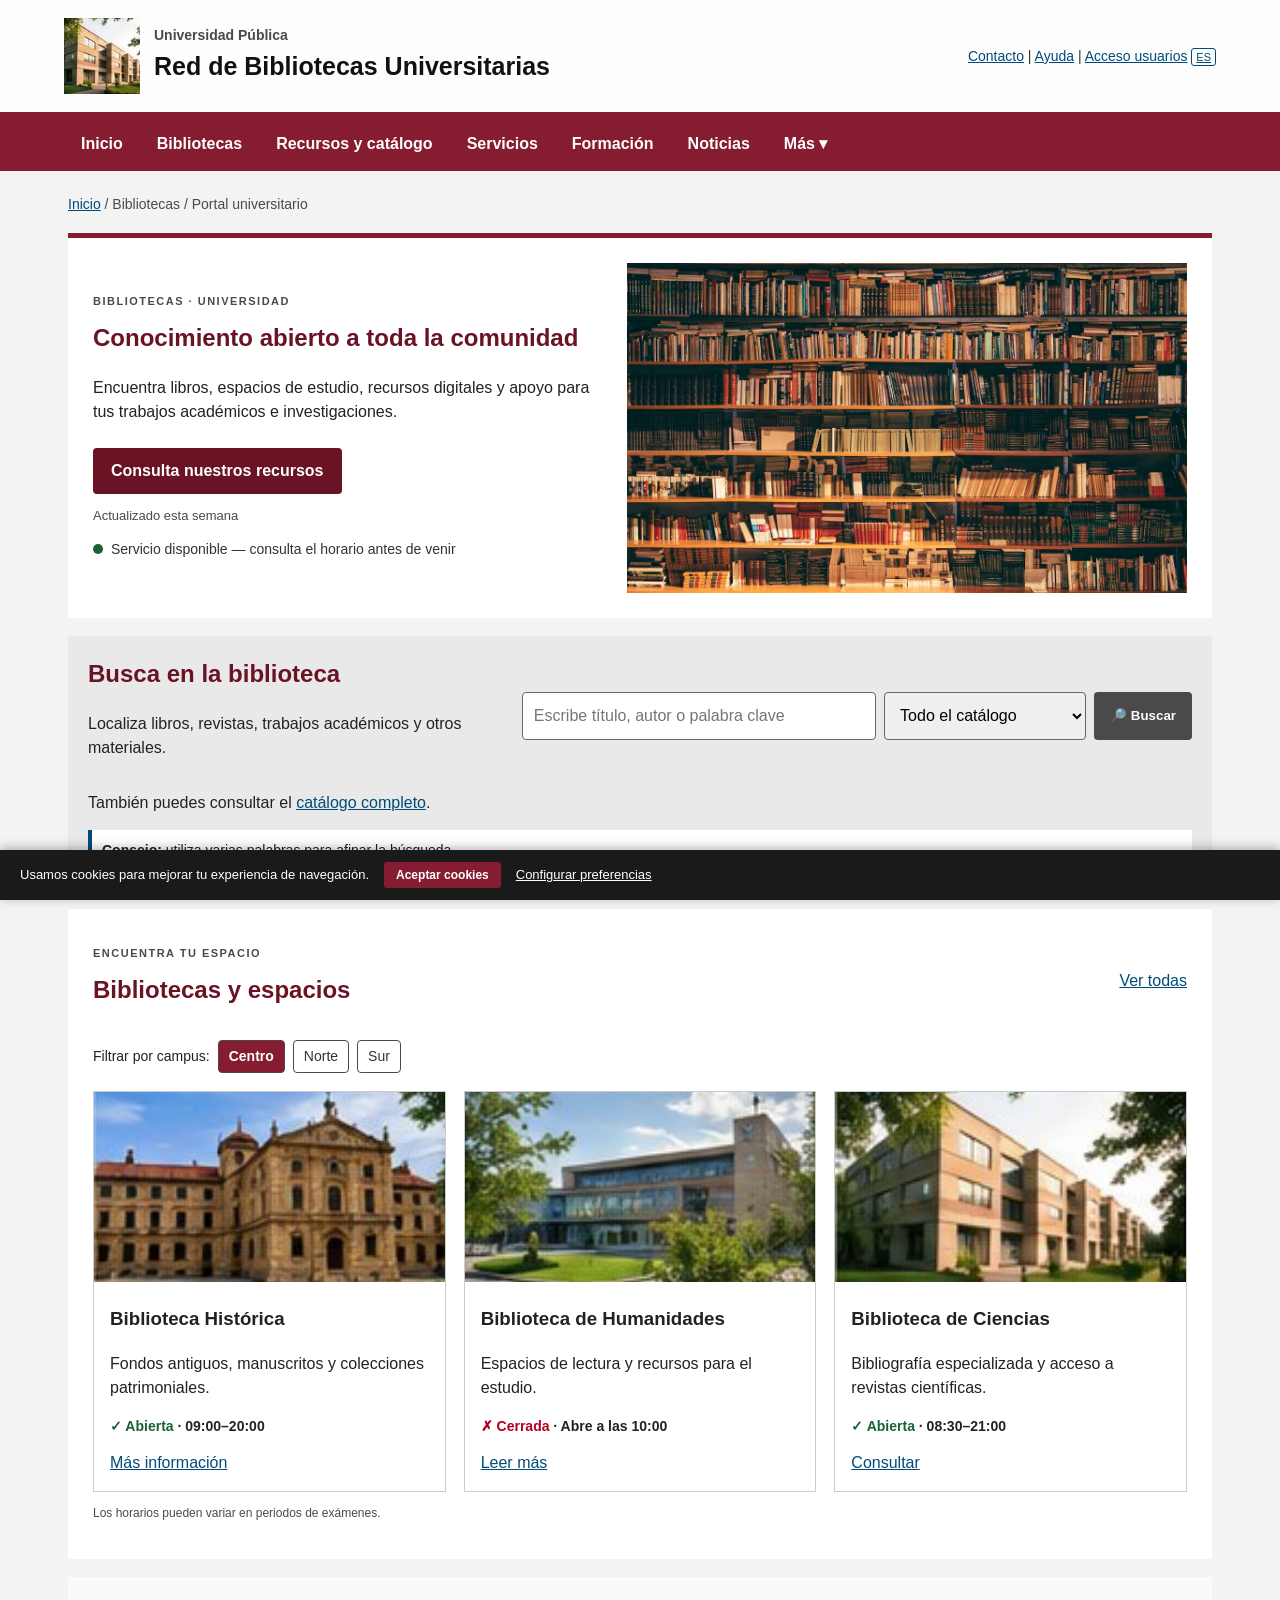
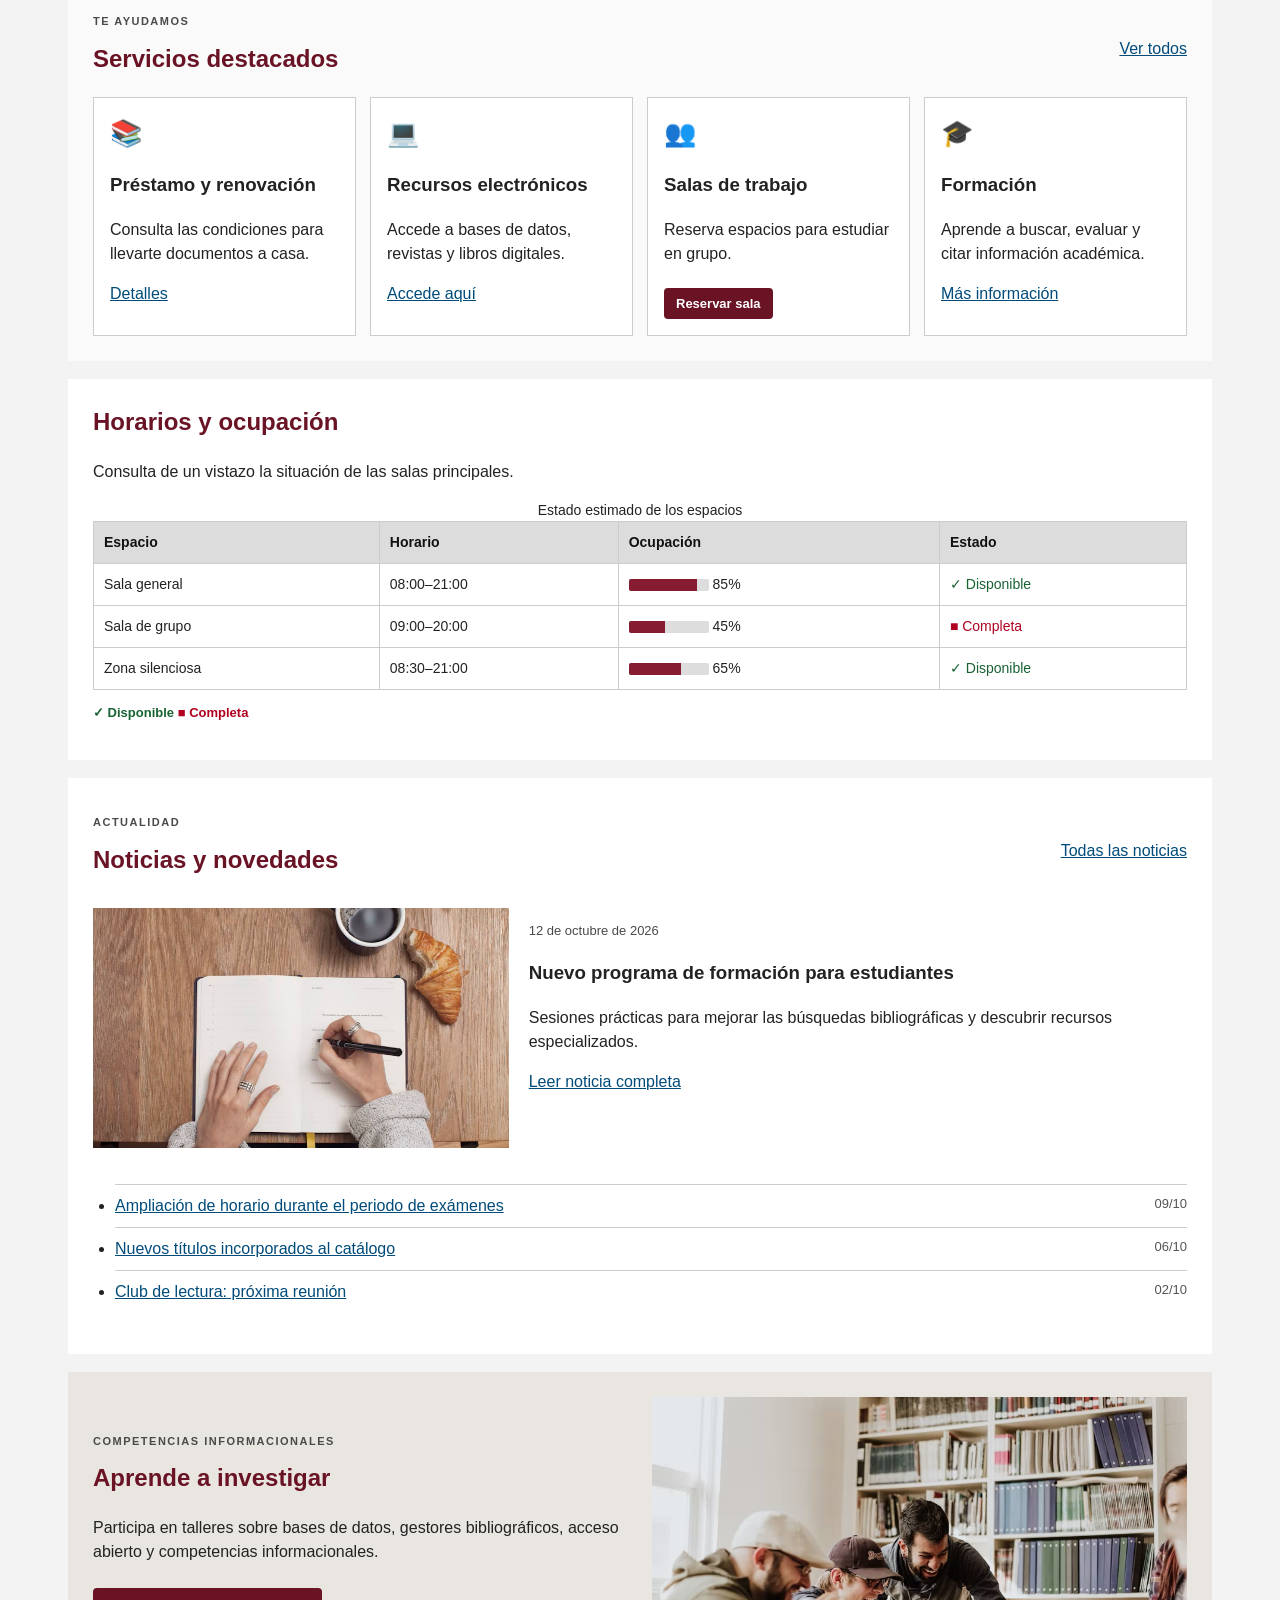
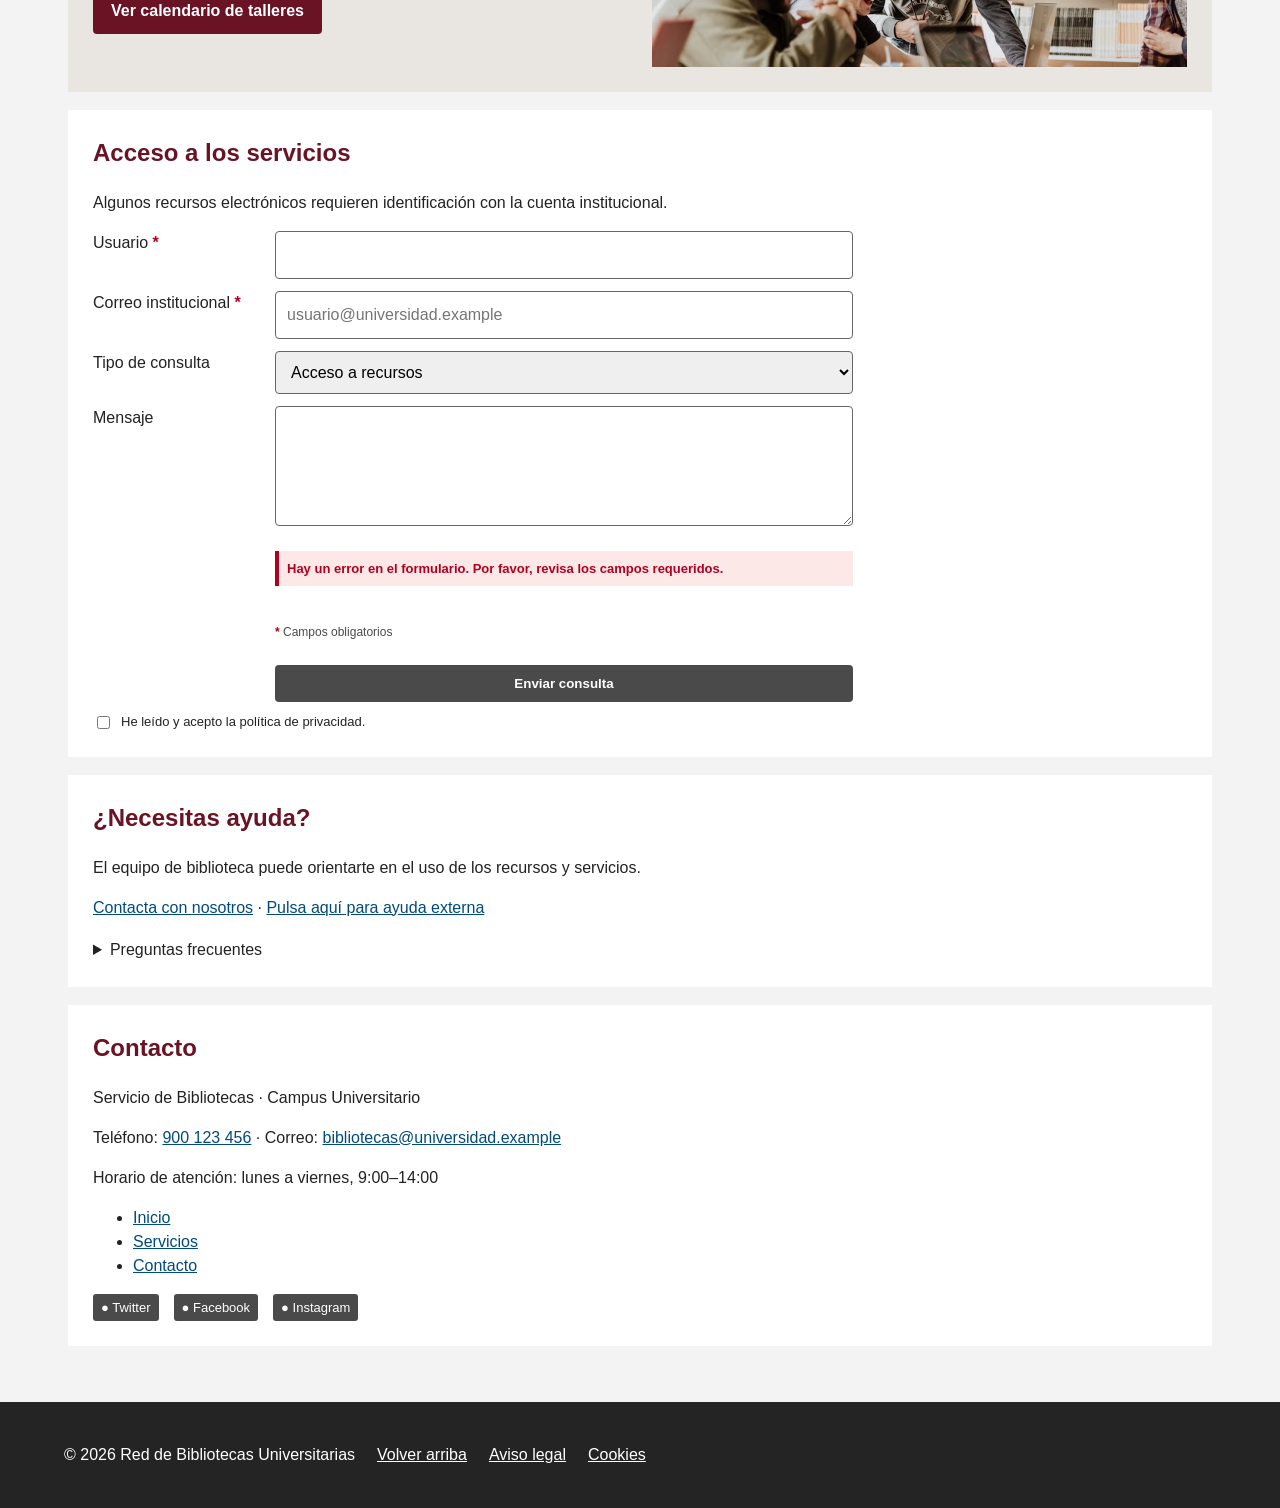
==== commit 7820c573: "Update index.html" ====
--- a/modificada/index.html
+++ b/modificada/index.html
@@ -21,7 +21,7 @@
     <a href="#contacto">Contacto</a> | 
     <a href="#ayuda">Ayuda</a> | 
     <a href="#acceso">Acceso usuarios</a> 
-    <a class="tiny" href="#idioma" aria-label="Cambiar idioma a Español">ES</a>
+    <a class="tiny" href="#idioma" aria-label="Idioma actual: Español. Cambiar idioma">ES</a>
   </div>
 </header>
 
@@ -73,7 +73,7 @@
       <input type="search" id="search-input" name="q" placeholder="Escribe título, autor o palabra clave" autocomplete="off">
       
       <label for="search-type" class="sr-only">Tipo de recurso</label>
-      <select id="search-type" name="tipo">
+      <select id="search-type" name="tipo" autocomplete="off">
         <option>Todo el catálogo</option>
         <option>Libros</option>
         <option>Revistas</option>
@@ -137,7 +137,7 @@
     <p class="tiny-note">Los horarios pueden variar en periodos de exámenes.</p>
   </section>
 
-  <section id="servicios" class="services" aria-label="Servicios disponibles">
+  <section id="servicios" class="services" aria-label="Servicios destacados">
     <div class="section-heading">
       <div>
         <p class="eyebrow">TE AYUDAMOS</p>
@@ -257,7 +257,7 @@
       <input id="correo" type="email" name="correo" placeholder="usuario@universidad.example" autocomplete="email" required aria-required="true">
 
       <label for="tipo-consulta">Tipo de consulta</label>
-      <select id="tipo-consulta" name="tipo-consulta">
+      <select id="tipo-consulta" name="tipo-consulta" autocomplete="off">
         <option>Acceso a recursos</option>
         <option>Préstamo</option>
         <option>Otra consulta</option>
--- a/modificada/estilos.css
+++ b/modificada/estilos.css
@@ -1,544 +1,145 @@
-* {
-  box-sizing: border-box;
+*{box-sizing:border-box}
+body{margin:0;background:#f3f3f3;color:#222;font-family:Arial,Helvetica,sans-serif;line-height:1.5;font-size:16px}
+
+/* Clase de utilidad para accesibilidad de lectores de pantalla */
+.sr-only {
+  position: absolute;
+  width: 1px;
+  height: 1px;
+  padding: 0;
+  margin: -1px;
+  overflow: hidden;
+  clip: rect(0, 0, 0, 0);
+  white-space: nowrap;
+  border: 0;
 }
 
-/* Foco visible para navegación por teclado */
-:focus-visible {
-  outline: 3px solid #005A9C !important;
-  outline-offset: 2px !important;
+/* Skip link corregido */
+.skip{position:absolute;top:-60px;left:10px;background:#fff;color:#004b7a;padding:10px 14px;z-index:100;font-weight:bold;border:2px solid #004b7a;border-radius:4px;text-decoration:none}
+.skip:focus{top:10px;outline:3px solid #004b7a}
+
+a{color:#004b7a;text-decoration:underline}
+a:hover{color:#002f4c}
+
+/* Indicador global de foco visible para teclado (WCAG 2.4.7) */
+a:focus-visible, button:focus-visible, input:focus-visible, select:focus-visible, textarea:focus-visible {
+  outline: 3px solid #004b7a !important;
+  outline-offset: 3px !important;
 }
 
-/* Clase de ocultación visual accesible para lectores de pantalla */
-.sr-only {
-  position: absolute !important;
-  width: 1px !important;
-  height: 1px !important;
-  padding: 0 !important;
-  margin: -1px !important;
-  overflow: hidden !important;
-  clip: rect(0, 0, 0, 0) !important;
-  white-space: nowrap !important;
-  border: 0 !important;
+.top{background:#fdfdfd;border-bottom:5px solid #861c31;padding:18px 5%;display:flex;justify-content:space-between;align-items:center;gap:20px}
+.identity{display:flex;align-items:center;gap:14px}
+.identity img{width:76px;height:76px;object-fit:cover}
+.identity p{margin:0;color:#4a4a4a;font-size:14px;font-weight:bold}
+h1{font-size:25px;margin:2px 0;color:#111}
+.quick{font-size:14px;color:#333}
+.mainnav{background:#861c31;padding:0 5%}
+.mainnav>ul{list-style:none;margin:0;padding:0;display:flex;flex-wrap:wrap}
+.mainnav a{display:block;color:#ffffff;padding:15px 17px;text-decoration:none;font-weight:bold}
+.mainnav li{position:relative}
+.submenu{position:absolute;z-index:5;top:100%;left:0;min-width:180px;background:#691325;list-style:none;padding:0}
+.submenu a{padding:10px 15px}
+.mainnav a:hover, .mainnav a:focus{background:#540e1d}
+
+main{max-width:1180px;margin:0 auto;padding:18px}
+.breadcrumb{font-size:14px;margin:5px 0 15px;color:#4a4a4a}
+section{background:#fff;margin:18px 0;padding:25px}
+.welcome{display:grid;grid-template-columns:1fr 1.1fr;align-items:center;gap:25px;border-top:5px solid #861c31}
+.hero-img{width:100%;height:330px;object-fit:cover}
+h2{color:#691325;margin-top:0}
+
+/* Ajustes de contraste en texto (WCAG 1.4.3) */
+.eyebrow{font-size:11px;letter-spacing:1.5px;color:#4a4a4a;font-weight:bold}
+.cta{display:inline-block;background:#691325;color:#ffffff;padding:11px 18px;text-decoration:none;margin:8px 0;font-weight:bold;border-radius:4px}
+.cta:hover{background:#4d0c1a}
+.muted{display:block;color:#4a4a4a;font-size:13px;margin-top:4px}
+.status{font-size:14px;color:#333}
+.status-dot{display:inline-block;width:10px;height:10px;background:#196333;border-radius:50%;margin-right:4px}
+
+.search-area{background:#e9e9e9;display:grid;grid-template-columns:1fr 1.6fr;gap:15px;align-items:center;padding:20px}
+.searchform{display:flex;gap:8px}
+.searchform input{flex:1}
+input,select,textarea{font:inherit;padding:11px;border:1px solid #666;min-width:0;border-radius:4px}
+button{background:#4a4a4a;color:#ffffff;border:0;padding:11px 16px;cursor:pointer;font-weight:bold;border-radius:4px}
+button:hover{background:#292929}
+
+.action-btn{background:#691325;color:#ffffff;border:0;padding:8px 12px;font-size:13px;font-weight:bold;cursor:pointer;border-radius:4px;display:inline-block;margin-top:6px}
+.action-btn:hover{background:#4d0c1a}
+
+.hint,.results{grid-column:1/-1;margin:0}
+.results{font-size:14px;background:#fff;padding:10px;border-left:4px solid #004b7a}
+.section-heading{display:flex;justify-content:space-between;align-items:center}
+.filterbar{display:flex;align-items:center;gap:8px;margin:12px 0 18px;font-size:14px}
+.filter{border:1px solid #4a4a4a;padding:5px 10px;text-decoration:none;color:#333;border-radius:4px}
+.filter.selected{background:#861c31;color:#fff;font-weight:bold}
+
+.library-grid{display:grid;grid-template-columns:repeat(3,1fr);gap:18px}
+.library-card{border:1px solid #ccc;background:white}
+.library-card img{width:100%;height:190px;object-fit:cover}
+.card-body{padding:16px}
+.card-body h3{margin-top:0}
+.hours{font-size:14px;font-weight:bold}
+.green{color:#196333}
+.red{color:#b00020}
+.tiny-note{font-size:12px;color:#4a4a4a}
+
+.services{background:#fafafa}
+.service-list{display:grid;grid-template-columns:repeat(4,1fr);gap:14px}
+.service{padding:16px;background:#fff;border:1px solid #ccc}
+.symbol{font-size:26px;display:block;margin-bottom:6px}
+
+.hours-section{overflow:hidden}
+.table-wrap{overflow-x:auto}
+table{border-collapse:collapse;width:100%;font-size:14px}
+td,th{border:1px solid #ccc;text-align:left;padding:10px}
+th{background:#dcdcdc;color:#111;font-weight:bold}
+.bar{height:12px;width:80px;background:#ddd;display:inline-block;border-radius:2px;overflow:hidden;vertical-align:middle}
+.bar span{height:100%;display:block;background:#861c31}
+.legend{font-size:13px;font-weight:bold}
+
+.news-feature{display:grid;grid-template-columns:38% 1fr;gap:20px;padding:10px 0 20px}
+.news-feature img{width:100%;height:240px;object-fit:cover}
+.date{font-size:13px;color:#4a4a4a}
+.news-list{padding-left:22px}
+.news-list li{padding:9px 0;border-top:1px solid #ccc}
+.news-list span{float:right;color:#545454;font-size:13px}
+
+.training{display:grid;grid-template-columns:1fr 1fr;gap:24px;align-items:center;background:#e9e6e1}
+.training img{width:100%;height:270px;object-fit:cover}
+
+.access form{display:grid;grid-template-columns:170px minmax(0,1fr);gap:12px;max-width:760px}
+.access form button,.access .error,.required-note{grid-column:2}
+.error{color:#b00020;font-size:13px;font-weight:bold;background:#fde8e8;padding:8px;border-left:4px solid #b00020}
+.required-note{font-size:12px;color:#4a4a4a}
+.req{color:#b00020;font-weight:bold}
+.privacy{font-size:13px;margin-top:10px;display:flex;align-items:center;gap:8px}
+
+.help details{margin-top:18px}
+.low-contrast{color:#333;background:#fff}
+.fixed{max-width:760px;width:100%}
+.tiny{font-size:11px;padding:2px 4px;border:1px solid #004b7a;border-radius:3px}
+
+.social{display:flex;gap:15px;margin-top:10px}
+.social a{color:#ffffff;font-size:13px;background:#4a4a4a;padding:4px 8px;border-radius:3px;text-decoration:none}
+.social a:hover{background:#691325}
+
+footer{background:#242424;color:#ffffff;padding:25px 5%;margin-top:20px;display:flex;gap:22px;flex-wrap:wrap;align-items:center}
+footer a{color:#ffffff;text-decoration:underline}
+
+.cookie{position:fixed;bottom:0;left:0;right:0;background:#1a1a1a;color:#ffffff;padding:12px 20px;display:flex;align-items:center;gap:15px;z-index:99;font-size:13px;box-shadow:0 -2px 10px rgba(0,0,0,0.3)}
+.cookie p{margin:0}
+.cookie button{font-size:12px;padding:6px 12px;background:#861c31;color:#fff;border-radius:3px}
+.cookie a{color:#ffffff}
+
+@media(max-width:760px){
+  .top{display:block}
+  .quick{margin-top:12px}
+  .welcome,.search-area,.news-feature,.training{grid-template-columns:1fr}
+  .library-grid{grid-template-columns:1fr}
+  .service-list{grid-template-columns:1fr 1fr}
+  .access form{grid-template-columns:1fr}
+  .access form button,.access .error,.required-note{grid-column:1}
+  .fixed{max-width:100%}
+  .cookie{display:block}
+  .cookie button{margin-top:8px}
 }
-
-body {
-  margin: 0;
-  background: #f3f3f3;
-  color: #222; /* Mayor contraste que #333 */
-  font-family: Arial, Helvetica, sans-serif;
-  line-height: 1.5;
-  font-size: 16px;
-}
-
-.skip {
-  position: absolute;
-  top: -60px;
-  left: 10px;
-  background: #fff;
-  color: #861c31;
-  padding: 8px 12px;
-  z-index: 100;
-  font-weight: bold;
-  border: 2px solid #861c31;
-}
-
-.skip:focus {
-  top: 10px;
-}
-
-a {
-  color: #004070; /* Ratio > 4.5:1 */
-}
-
-.top {
-  background: #fdfdfd;
-  border-bottom: 5px solid #9a1b32;
-  padding: 18px 5%;
-  display: flex;
-  justify-content: space-between;
-  align-items: center;
-  gap: 20px;
-}
-
-.identity {
-  display: flex;
-  align-items: center;
-  gap: 14px;
-}
-
-.identity img {
-  width: 76px;
-  height: 76px;
-  object-fit: cover;
-}
-
-.identity p {
-  margin: 0;
-  color: #4a4a4a; /* Corrección de contraste */
-  font-size: 14px;
-}
-
-h1 {
-  font-size: 25px;
-  margin: 2px 0;
-  color: #111;
-}
-
-.quick {
-  font-size: 13px;
-}
-
-.mainnav {
-  background: #861c31;
-  padding: 0 5%;
-}
-
-.mainnav > ul {
-  list-style: none;
-  margin: 0;
-  padding: 0;
-  display: flex;
-  flex-wrap: wrap;
-}
-
-.mainnav a {
-  display: block;
-  color: #ffffff; /* Ajustado de #ddd para mayor contraste sobre granate */
-  padding: 15px 17px;
-  text-decoration: none;
-}
-
-.mainnav li {
-  position: relative;
-}
-
-.submenu {
-  position: absolute;
-  z-index: 5;
-  top: 100%;
-  left: 0;
-  min-width: 180px;
-  background: #861c31;
-  list-style: none;
-  padding: 0;
-}
-
-.submenu a {
-  padding: 10px;
-}
-
-.mainnav a:hover,
-.mainnav a:focus {
-  background: #a43b50;
-  color: #ffffff;
-}
-
-main {
-  max-width: 1180px;
-  margin: 0 auto;
-  padding: 18px;
-}
-
-.breadcrumb {
-  font-size: 14px;
-  margin: 5px 0 15px;
-  color: #4a4a4a;
-}
-
-section {
-  background: #fff;
-  margin: 18px 0;
-  padding: 25px;
-}
-
-.welcome {
-  display: grid;
-  grid-template-columns: 1fr 1.1fr;
-  align-items: center;
-  gap: 25px;
-  border-top: 5px solid #9a1b32;
-}
-
-.hero-img {
-  width: 100%;
-  height: 330px;
-  object-fit: cover;
-}
-
-h2 {
-  color: #7f1d31;
-  margin-top: 0;
-}
-
-.eyebrow {
-  font-size: 11px;
-  letter-spacing: 1.5px;
-  color: #4a4a4a; /* Corregido desde #aaa para lograr contraste mínimo 4.5:1 */
-  font-weight: bold;
-}
-
-.cta {
-  display: inline-block;
-  background: #7f1d31;
-  color: white;
-  padding: 11px 16px;
-  text-decoration: none;
-  margin: 8px 0;
-  border-radius: 4px;
-}
-
-.cta:hover, .cta:focus {
-  background: #5c1323;
-  color: #ffffff;
-}
-
-.muted {
-  display: block;
-  color: #595959; /* Corregido contraste */
-  font-size: 13px;
-}
-
-.status {
-  font-size: 13px;
-  color: #4a4a4a;
-}
-
-.status-dot {
-  display: inline-block;
-  width: 8px;
-  height: 8px;
-  background: #2a9d55;
-  border-radius: 50%;
-}
-
-.search-area {
-  background: #e9e9e9;
-  display: grid;
-  grid-template-columns: 1fr 1.6fr;
-  gap: 15px;
-  align-items: center;
-}
-
-.searchform {
-  display: flex;
-  gap: 8px;
-}
-
-.searchform input {
-  flex: 1;
-}
-
-input, select, textarea {
-  font: inherit;
-  padding: 11px;
-  border: 1px solid #767676;
-  min-width: 0;
-}
-
-button, .real-button {
-  background: #4a4a4a; /* Ajustado para mejor contraste que #777 */
-  color: #fff;
-  border: 0;
-  padding: 11px 15px;
-  cursor: pointer;
-  font-size: 14px;
-  border-radius: 4px;
-}
-
-button:hover, .real-button:hover {
-  background: #222;
-}
-
-.hint, .results {
-  grid-column: 1 / -1;
-  margin: 0;
-}
-
-.results {
-  font-size: 13px;
-  background: #fff;
-  padding: 8px;
-  border-left: 4px solid #7f1d31;
-}
-
-.section-heading {
-  display: flex;
-  justify-content: space-between;
-  align-items: center;
-}
-
-.filterbar {
-  display: flex;
-  align-items: center;
-  gap: 8px;
-  margin: 12px 0 18px;
-  font-size: 13px;
-}
-
-.filter {
-  border: 1px solid #767676;
-  padding: 6px 10px;
-  text-decoration: none;
-  color: #222;
-}
-
-.filter.selected {
-  background: #9a1b32;
-  color: #fff;
-}
-
-.library-grid {
-  display: grid;
-  grid-template-columns: repeat(3, 1fr);
-  gap: 18px;
-}
-
-.library-card {
-  border: 1px solid #ddd;
-  background: white;
-}
-
-.library-card img {
-  width: 100%;
-  height: 190px;
-  object-fit: cover;
-}
-
-.card-body {
-  padding: 16px;
-}
-
-.card-body h3 {
-  margin-top: 0;
-}
-
-.hours {
-  font-size: 13px;
-}
-
-.green {
-  color: #1b6635; /* Ajustado contraste verde */
-  font-weight: bold;
-}
-
-.red {
-  color: #b80a1f; /* Ajustado contraste rojo */
-  font-weight: bold;
-}
-
-.tiny-note {
-  font-size: 12px;
-  color: #595959;
-}
-
-.services {
-  background: #fafafa;
-}
-
-.service-list {
-  display: grid;
-  grid-template-columns: repeat(4, 1fr);
-  gap: 14px;
-}
-
-.service {
-  padding: 16px;
-  background: #fff;
-  border: 1px solid #ddd;
-}
-
-.symbol {
-  font-size: 26px;
-}
-
-.hours-section {
-  overflow: hidden;
-}
-
-.table-wrap {
-  overflow-x: auto;
-}
-
-table {
-  border-collapse: collapse;
-  width: 100%;
-  font-size: 14px;
-}
-
-caption {
-  font-weight: bold;
-  margin-bottom: 10px;
-  text-align: left;
-}
-
-td, th {
-  border: 1px solid #ccc;
-  text-align: left;
-  padding: 10px;
-}
-
-th {
-  background: #e8e8e8;
-  color: #111;
-}
-
-.bar {
-  height: 10px;
-  width: 80px;
-  background: #ddd;
-  display: inline-block;
-  margin-right: 6px;
-}
-
-.bar span {
-  height: 10px;
-  display: block;
-  background: #8a1d32;
-}
-
-.legend {
-  font-size: 12px;
-}
-
-.news-feature {
-  display: grid;
-  grid-template-columns: 38% 1fr;
-  gap: 20px;
-  padding: 10px 0 20px;
-}
-
-.news-feature img {
-  width: 100%;
-  height: 240px;
-  object-fit: cover;
-}
-
-.date {
-  font-size: 13px;
-  color: #4a4a4a;
-}
-
-.news-list {
-  padding-left: 22px;
-}
-
-.news-list li {
-  padding: 9px 0;
-  border-top: 1px solid #ddd;
-}
-
-.news-list span {
-  float: right;
-  color: #595959;
-}
-
-.training {
-  display: grid;
-  grid-template-columns: 1fr 1fr;
-  gap: 24px;
-  align-items: center;
-  background: #e9e6e1;
-}
-
-.training img {
-  width: 100%;
-  height: 270px;
-  object-fit: cover;
-}
-
-.access form {
-  display: grid;
-  grid-template-columns: 170px minmax(0, 1fr);
-  gap: 12px;
-  max-width: 760px;
-}
-
-.access form button, .access .error, .required-note {
-  grid-column: 2;
-}
-
-.error {
-  color: #a00000;
-  font-size: 13px;
-  font-weight: bold;
-}
-
-.required-note {
-  font-size: 12px;
-  color: #4a4a4a;
-}
-
-.privacy {
-  font-size: 13px;
-}
-
-.help details {
-  margin-top: 18px;
-}
-
-.social {
-  display: flex;
-  gap: 15px;
-}
-
-.social a {
-  color: #ffffff;
-  font-size: 13px;
-  text-decoration: underline;
-}
-
-footer {
-  background: #292929;
-  color: #fff;
-  padding: 25px 5%;
-  margin-top: 20px;
-  display: flex;
-  gap: 22px;
-  flex-wrap: wrap;
-}
-
-footer a {
-  color: #fff;
-  text-decoration: underline;
-}
-
-.cookie {
-  position: fixed;
-  bottom: 0;
-  left: 0;
-  right: 0;
-  background: #111;
-  color: white;
-  padding: 14px 18px;
-  display: flex;
-  align-items: center;
-  gap: 15px;
-  z-index: 99;
-  font-size: 13px;
-}
-
-.cookie p {
-  margin: 0;
-}
-
-.cookie button {
-  font-size: 12px;
-  padding: 6px 12px;
-}
-
-.cookie a {
-  color: #fff;
-  font-size: 12px;
-}
-
-@media(max-width: 760px) {
-  .top { display: block; }
-  .quick { margin-top: 12px; }
-  .welcome, .search-area, .news-feature, .training { grid-template-columns: 1fr; }
-  .library-grid { grid-template-columns: 1fr; }
-  .service-list { grid-template-columns: 1fr 1fr; }
-  .access form { grid-template-columns: 1fr; }
-  .access form button, .access .error, .required-note { grid-column: 1; }
-  .cookie { display: block; }
-  .cookie button { margin: 6px 0; }
-}
